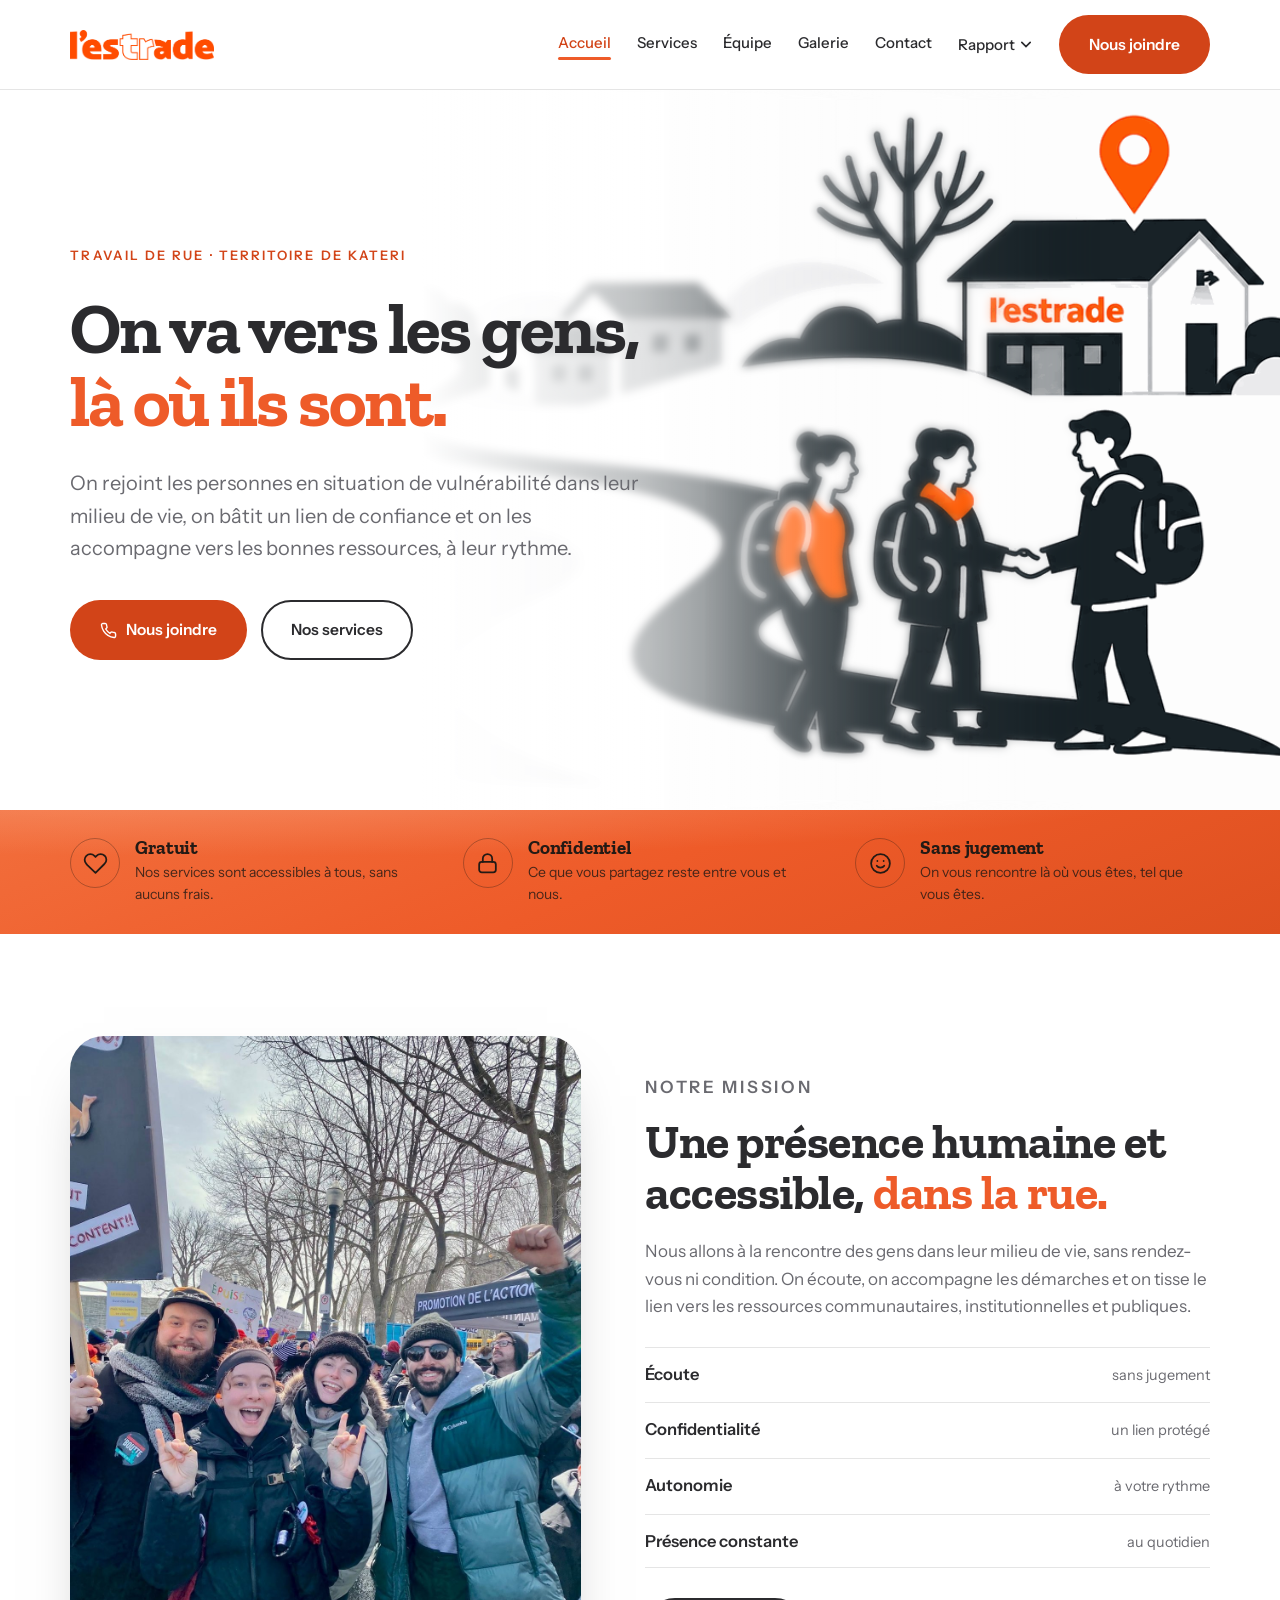
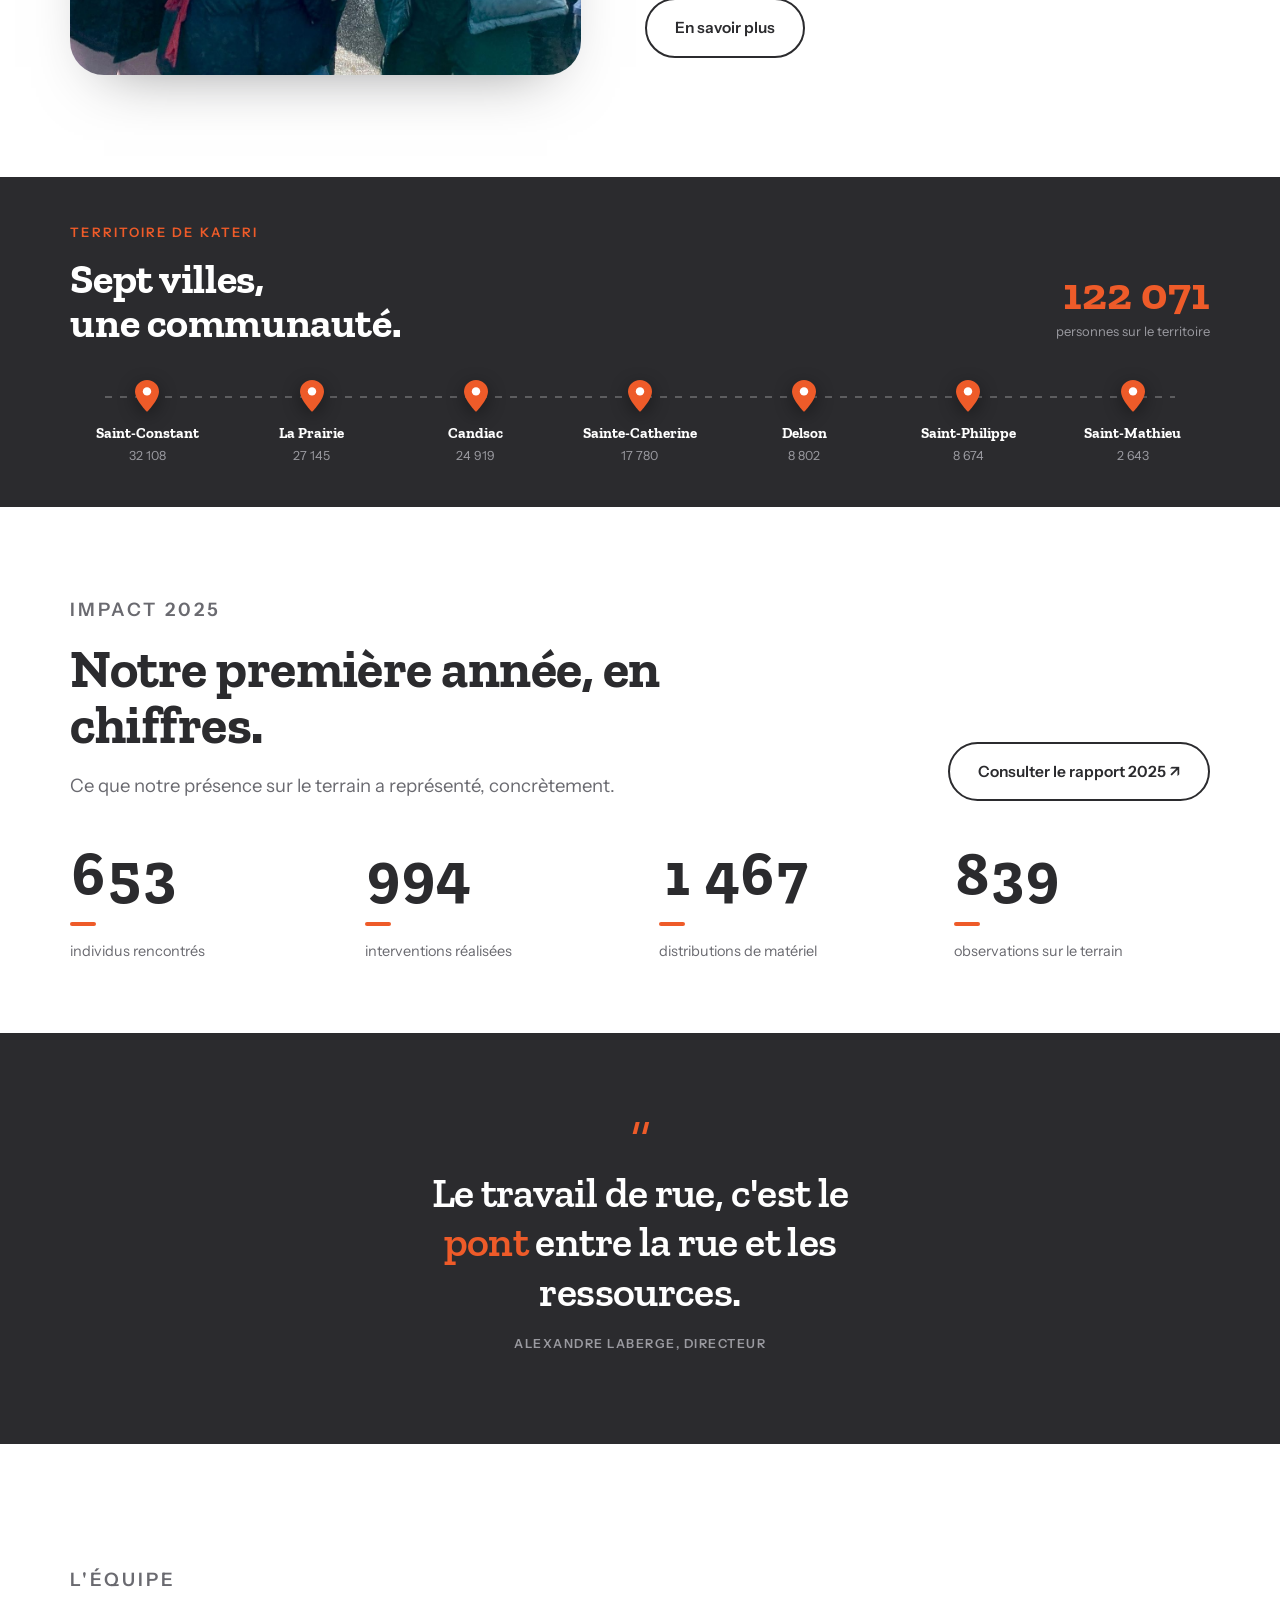
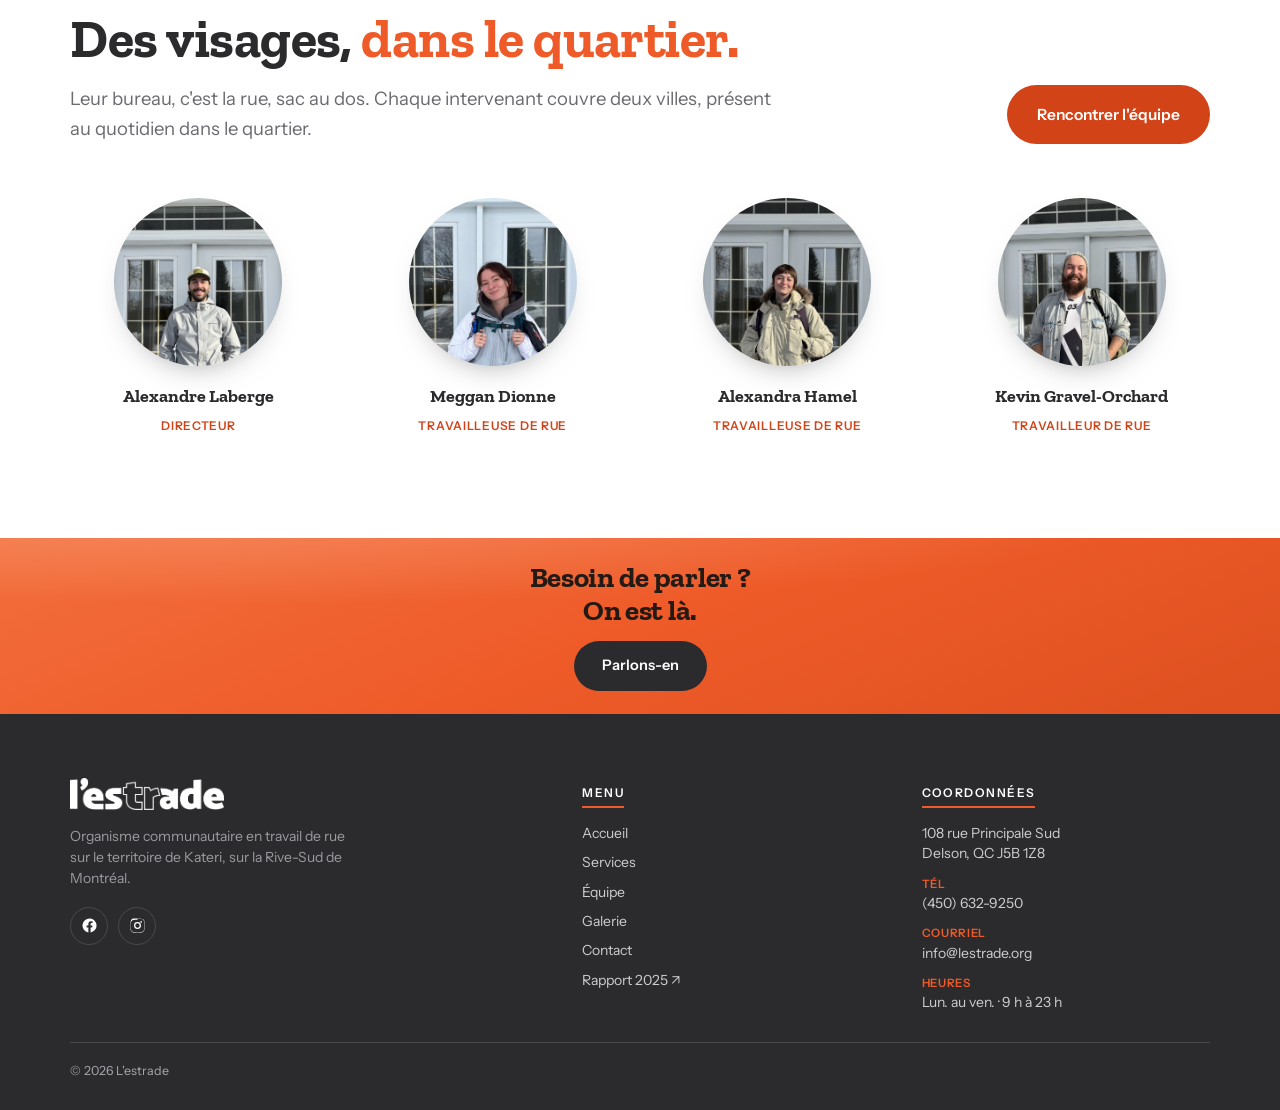
==== index.html @ 806a74e9 "Mise à jour du contenu via l’éditeur" ====
<!DOCTYPE html>
<html lang="fr"><head>
<meta charset="UTF-8">
<meta name="viewport" content="width=device-width, initial-scale=1.0">
<title>L'estrade · Travail de rue · Territoire de Kateri</title>
<meta name="description" content="L'estrade est un organisme communautaire en travail de rue qui rejoint les personnes en situation de vulnérabilité dans les sept villes du territoire de Kateri. Écoute, accompagnement, sans jugement.">
<link rel="icon" type="image/png" href="assets/logo-orange.png">
<meta property="og:type" content="website">
<meta property="og:site_name" content="L'estrade">
<meta property="og:title" content="L'estrade · Travail de rue · Territoire de Kateri">
<meta property="og:description" content="L'estrade est un organisme communautaire en travail de rue qui rejoint les personnes en situation de vulnérabilité dans les sept villes du territoire de Kateri. Écoute, accompagnement, sans jugement.">
<meta property="og:image" content="assets/galerie/equipe-groupe.jpg">
<meta name="twitter:card" content="summary_large_image">
<link rel="preconnect" href="https://fonts.googleapis.com">
<link rel="preconnect" href="https://fonts.gstatic.com" crossorigin="">
<link href="https://fonts.googleapis.com/css2?family=Zilla+Slab:wght@500;600;700&amp;family=Instrument+Sans:wght@400;500;600&amp;display=swap" rel="stylesheet">
<link rel="stylesheet" href="assets/styles.css?v=87">
</head>
<body>
<a class="skip-link" href="#contenu">Aller au contenu</a>

<!-- ============ HEADER ============ -->
<header class="site-head" id="head">
  <nav class="nav">
    <a href="index.html" aria-label="Accueil"><img class="logo" src="assets/logo-orange.png" alt=""></a>
    <ul class="nav-links">
      <li><a href="index.html" class="active">Accueil</a></li>
      <li><a href="services.html">Services</a></li>
      <li><a href="equipe.html">Équipe</a></li>
      <li><a href="galerie.html">Galerie</a></li>
      <li><a href="contact.html">Contact</a></li>
      <li class="nav-drop">
        <button type="button" class="nav-drop-top" onclick="this.parentElement.classList.toggle('open')" aria-haspopup="true" aria-expanded="false">Rapport <svg class="caret" viewBox="0 0 12 8" aria-hidden="true"><path d="M1 1.5l5 5 5-5" fill="none" stroke="currentColor" stroke-width="2" stroke-linecap="round"></path></svg></button>
        <ul class="nav-menu">
          <li><a href="rapport-lestrade-2025.pdf" target="_blank" rel="noopener">Rapport 2025 ↗</a></li>
        </ul>
      </li>
      <li class="nav-cta-mobile"><a class="btn btn-primary" href="contact.html">Nous joindre</a></li>
    </ul>
    <a class="btn btn-primary cta" href="contact.html">Nous joindre</a>
    <button class="burger" aria-label="Menu" onclick="document.getElementById('head').classList.toggle('open')"><span></span><span></span><span></span></button>
  </nav>
</header>

<main id="contenu">
<!-- ============ HERO ============ -->
<section class="hero">
  <img class="hero-bg" src="assets/hero-illustration.png?v=6" alt="Des travailleurs de rue vont à la rencontre des gens, sac au dos, dans les sept villes du territoire de Kateri.">
  <div class="hero-veil" aria-hidden="true"></div>
  <div class="wrap">
    <div class="hero-copy">
      <p class="eyebrow">Travail de rue · Territoire de Kateri</p>
      <h1>On va vers les gens,<br><span class="accent">là où ils sont.</span></h1>
      <p class="lead">On rejoint les personnes en situation de vulnérabilité dans leur milieu de vie, on bâtit un lien de confiance et on les accompagne vers les bonnes ressources, à leur rythme.</p>
      <div class="hero-cta">
        <a class="btn btn-primary" href="contact.html">
          <svg viewBox="0 0 24 24" fill="none" stroke="currentColor" stroke-width="2" stroke-linecap="round"><path d="M22 16.92v3a2 2 0 0 1-2.18 2 19.79 19.79 0 0 1-8.63-3.07 19.5 19.5 0 0 1-6-6 19.79 19.79 0 0 1-3.07-8.67A2 2 0 0 1 4.11 2h3a2 2 0 0 1 2 1.72c.13.96.36 1.9.7 2.81a2 2 0 0 1-.45 2.11L8.09 9.91a16 16 0 0 0 6 6l1.27-1.27a2 2 0 0 1 2.11-.45c.9.34 1.85.57 2.81.7A2 2 0 0 1 22 16.92z"></path></svg>
          Nous joindre
        </a>
        <a class="btn btn-ghost" href="services.html">Nos services</a>
      </div>
    </div>
  </div>
</section>

<!-- ============ BANDE RÉASSURANCE ============ -->
<section class="assure" style="padding:0">
  <div class="assure-grid">
    <div class="assure-item">
      <span class="ic"><svg viewBox="0 0 24 24"><path d="M20.8 4.6a5.5 5.5 0 0 0-7.8 0L12 5.7l-1-1.1a5.5 5.5 0 0 0-7.8 7.8l1 1.1L12 21l7.8-7.8 1-1a5.5 5.5 0 0 0 0-7.8z"></path></svg></span>
      <div><h3>Gratuit</h3><p>Nos services sont accessibles à tous, sans aucuns frais.</p></div>
    </div>
    <div class="assure-item">
      <span class="ic"><svg viewBox="0 0 24 24"><rect x="4" y="10.5" width="16" height="10" rx="2.5"></rect><path d="M7.5 10.5V7.5a4.5 4.5 0 0 1 9 0v3"></path></svg></span>
      <div><h3>Confidentiel</h3><p>Ce que vous partagez reste entre vous et nous.</p></div>
    </div>
    <div class="assure-item">
      <span class="ic"><svg viewBox="0 0 24 24"><circle cx="12" cy="12" r="9"></circle><path d="M8.4 14.2s1.2 1.8 3.6 1.8 3.6-1.8 3.6-1.8"></path><path d="M9 9.6h.01"></path><path d="M15 9.6h.01"></path></svg></span>
      <div><h3>Sans jugement</h3><p>On vous rencontre là où vous êtes, tel que vous êtes.</p></div>
    </div>
  </div>
</section>

<!-- ============ MISSION ============ -->
<section id="mission">
  <div class="wrap mission-grid">
    <div class="mission-media reveal">
      <img src="assets/equipe-manif.jpg" alt="L'équipe de L'estrade en manifestation." style="object-position:50% 42%">
    </div>
    <div class="mission-body reveal">
      <p class="eyebrow">Notre mission</p>
      <h2>Une présence humaine et accessible, <span class="u">dans la rue.</span></h2>
      <p>Nous allons à la rencontre des gens dans leur milieu de vie, sans rendez-vous ni condition. On écoute, on accompagne les démarches et on tisse le lien vers les ressources communautaires, institutionnelles et publiques.</p>
      <ul class="principes">
        <li><span class="t">Écoute</span><span class="d">sans jugement</span></li>
        <li><span class="t">Confidentialité</span><span class="d">un lien protégé</span></li>
        <li><span class="t">Autonomie</span><span class="d">à votre rythme</span></li>
        <li><span class="t">Présence constante</span><span class="d">au quotidien</span></li>
      </ul>
      <a class="btn btn-ghost" href="services.html">En savoir plus</a>
    </div>
  </div>
</section>

<!-- ============ TERRITOIRE ============ -->
<section class="terr-section">
  <div class="wrap reveal">
    <div class="terr-top">
      <div>
        <span class="eyebrow">Territoire de Kateri</span>
        <h2>Sept villes,<br>une communauté.</h2>
      </div>
      <div class="terr-total-num"><b>122 071</b><span>personnes sur le territoire</span></div>
    </div>
    <div class="terr-route">
      <div class="stop"><svg viewBox="0 0 24 32" fill="none"><path d="M12 0C5.4 0 0 5.2 0 11.6 0 20 12 32 12 32s12-12 12-20.4C24 5.2 18.6 0 12 0Z" fill="#EE5B29"></path><circle cx="12" cy="11.4" r="4.2" fill="#fff"></circle></svg><span class="city">Saint-Constant</span><span class="pop">32 108</span></div>
      <div class="stop"><svg viewBox="0 0 24 32" fill="none"><path d="M12 0C5.4 0 0 5.2 0 11.6 0 20 12 32 12 32s12-12 12-20.4C24 5.2 18.6 0 12 0Z" fill="#EE5B29"></path><circle cx="12" cy="11.4" r="4.2" fill="#fff"></circle></svg><span class="city">La Prairie</span><span class="pop">27 145</span></div>
      <div class="stop"><svg viewBox="0 0 24 32" fill="none"><path d="M12 0C5.4 0 0 5.2 0 11.6 0 20 12 32 12 32s12-12 12-20.4C24 5.2 18.6 0 12 0Z" fill="#EE5B29"></path><circle cx="12" cy="11.4" r="4.2" fill="#fff"></circle></svg><span class="city">Candiac</span><span class="pop">24 919</span></div>
      <div class="stop"><svg viewBox="0 0 24 32" fill="none"><path d="M12 0C5.4 0 0 5.2 0 11.6 0 20 12 32 12 32s12-12 12-20.4C24 5.2 18.6 0 12 0Z" fill="#EE5B29"></path><circle cx="12" cy="11.4" r="4.2" fill="#fff"></circle></svg><span class="city">Sainte-Catherine</span><span class="pop">17 780</span></div>
      <div class="stop"><svg viewBox="0 0 24 32" fill="none"><path d="M12 0C5.4 0 0 5.2 0 11.6 0 20 12 32 12 32s12-12 12-20.4C24 5.2 18.6 0 12 0Z" fill="#EE5B29"></path><circle cx="12" cy="11.4" r="4.2" fill="#fff"></circle></svg><span class="city">Delson</span><span class="pop">8 802</span></div>
      <div class="stop"><svg viewBox="0 0 24 32" fill="none"><path d="M12 0C5.4 0 0 5.2 0 11.6 0 20 12 32 12 32s12-12 12-20.4C24 5.2 18.6 0 12 0Z" fill="#EE5B29"></path><circle cx="12" cy="11.4" r="4.2" fill="#fff"></circle></svg><span class="city">Saint-Philippe</span><span class="pop">8 674</span></div>
      <div class="stop"><svg viewBox="0 0 24 32" fill="none"><path d="M12 0C5.4 0 0 5.2 0 11.6 0 20 12 32 12 32s12-12 12-20.4C24 5.2 18.6 0 12 0Z" fill="#EE5B29"></path><circle cx="12" cy="11.4" r="4.2" fill="#fff"></circle></svg><span class="city">Saint-Mathieu</span><span class="pop">2 643</span></div>
    </div>
  </div>
</section>

<!-- ============ IMPACT 2025 ============ -->
<section class="impact" id="impact">
  <div class="wrap">
    <div class="impact-head reveal">
      <div class="sec-head">
        <p class="eyebrow">Impact 2025</p>
        <h2>Notre première année, en chiffres.</h2>
        <p>Ce que notre présence sur le terrain a représenté, concrètement.</p>
      </div>
      <a class="btn btn-ghost" href="rapport-lestrade-2025.pdf" target="_blank" rel="noopener">Consulter le rapport 2025 ↗</a>
    </div>
    <div class="impact-stats reveal">
      <div class="ist"><div class="n" data-count="653">0</div><div class="l">individus rencontrés</div></div>
      <div class="ist"><div class="n" data-count="994">0</div><div class="l">interventions réalisées</div></div>
      <div class="ist"><div class="n" data-count="1467">0</div><div class="l">distributions de matériel</div></div>
      <div class="ist"><div class="n" data-count="839">0</div><div class="l">observations sur le terrain</div></div>
    </div>
  </div>
</section>

<!-- ============ CITATION ============ -->
<section class="quote">
  <div class="wrap reveal">
    <span class="mark">“</span>
    <blockquote>Le travail de rue, c'est le <em>pont</em> entre la rue et les ressources.</blockquote>
    <cite>Alexandre Laberge, directeur</cite>
  </div>
</section>

<!-- ============ ÉQUIPE (teaser) ============ -->
<section id="equipe">
  <div class="wrap">
    <div class="team-head reveal">
      <div class="sec-head">
        <p class="eyebrow">L'équipe</p>
        <h2>Des visages, <span class="u">dans le quartier.</span></h2>
        <p>Leur bureau, c'est la rue, sac au dos. Chaque intervenant couvre deux villes, présent au quotidien dans le quartier.</p>
      </div>
      <a class="btn btn-primary" href="equipe.html">Rencontrer l'équipe</a>
    </div>
    <div class="team-row reveal">
      <div class="team-av"><img src="assets/alexandre.jpg" alt="Alexandre Laberge"><span class="nm">Alexandre Laberge</span><span class="rl">Directeur</span></div>
      <div class="team-av"><img src="assets/meggan.jpg?v=2" alt="Meggan Dionne"><span class="nm">Meggan Dionne</span><span class="rl">Travailleuse de rue</span></div>
      <div class="team-av"><img src="assets/alexandra.jpg" alt="Alexandra Hamel"><span class="nm">Alexandra Hamel</span><span class="rl">Travailleuse de rue</span></div>
      <div class="team-av"><img src="assets/kevin.jpg" alt="Kevin Gravel-Orchard"><span class="nm">Kevin Gravel-Orchard</span><span class="rl">Travailleur de rue</span></div>
    </div>
  </div>
</section>
</main>

<!-- ============ CTA + FOOTER ============ -->
<section class="cta-bar reveal">
  <div class="wrap">
    <h2>Besoin de parler ?<br>On est là.</h2>
    <a class="btn btn-dark" href="contact.html">Parlons-en</a>
  </div>
</section>

<footer class="site-foot">
  <div class="wrap">
    <div class="foot-grid">
      <div class="foot-brand">
        <img src="assets/logo-white.png" alt="L'estrade">
        <p>Organisme communautaire en travail de rue sur le territoire de Kateri, sur la Rive-Sud de Montréal.</p>
        <div class="socials">
          <a href="https://www.facebook.com/trlestrade" target="_blank" rel="noopener" aria-label="Facebook"><svg viewBox="0 0 24 24"><path d="M22 12a10 10 0 1 0-11.6 9.9v-7H7.9V12h2.5V9.8c0-2.5 1.5-3.9 3.7-3.9 1.1 0 2.2.2 2.2.2v2.4h-1.2c-1.2 0-1.6.8-1.6 1.6V12h2.7l-.4 2.9h-2.3v7A10 10 0 0 0 22 12z"></path></svg></a>
          <a href="https://www.instagram.com/trlestrade" target="_blank" rel="noopener" aria-label="Instagram"><svg viewBox="0 0 24 24"><path d="M12 2.2c3.2 0 3.6 0 4.9.1 1.2.1 1.8.3 2.2.4.6.2 1 .5 1.4.9.4.4.7.8.9 1.4.2.4.4 1 .4 2.2.1 1.3.1 1.7.1 4.9s0 3.6-.1 4.9c-.1 1.2-.3 1.8-.4 2.2-.2.6-.5 1-.9 1.4-.4.4-.8.7-1.4.9-.4.2-1 .4-2.2.4-1.3.1-1.7.1-4.9.1s-3.6 0-4.9-.1c-1.2-.1-1.8-.3-2.2-.4-.6-.2-1-.5-1.4-.9-.4-.4-.7-.8-.9-1.4-.2-.4-.4-1-.4-2.2C2.2 15.6 2.2 15.2 2.2 12s0-3.6.1-4.9c.1-1.2.3-1.8.4-2.2.2-.6.5-1 .9-1.4.4-.4.8-.7 1.4-.9.4-.2 1-.4 2.2-.4C8.4 2.2 8.8 2.2 12 2.2zm0 1.8c-3.1 0-3.5 0-4.7.1-1.1.1-1.7.2-2.1.4-.5.2-.9.4-1.3.8-.4.4-.6.8-.8 1.3-.2.4-.3 1-.4 2.1C2.6 8.5 2.6 8.9 2.6 12s0 3.5.1 4.7c.1 1.1.2 1.7.4 2.1.2.5.4.9.8 1.3.4.4.8.6 1.3.8.4.2 1 .3 2.1.4 1.2.1 1.6.1 4.7.1s3.5 0 4.7-.1c1.1-.1 1.7-.2 2.1-.4.5-.2.9-.4 1.3-.8.4-.4.6-.8.8-1.3.2-.4.3-1 .4-2.1.1-1.2.1-1.6.1-4.7s0-3.5-.1-4.7c-.1-1.1-.2-1.7-.4-2.1-.2-.5-.4-.9-.8-1.3-.4-.4-.8-.6-1.3-.8-.4-.2-1-.3-2.1-.4-1.2-.1-1.6-.1-4.7-.1zm0 3.1a4.9 4.9 0 1 1 0 9.8 4.9 4.9 0 0 1 0-9.8zm0 8a3.1 3.1 0 1 0 0-6.2 3.1 3.1 0 0 0 0 6.2zm6.3-8.2a1.1 1.1 0 1 1-2.3 0 1.1 1.1 0 0 1 2.3 0z"></path></svg></a>
        </div>
      </div>
      <div class="foot-col">
        <h4>Menu</h4>
        <ul>
          <li><a href="index.html">Accueil</a></li>
          <li><a href="services.html">Services</a></li>
          <li><a href="equipe.html">Équipe</a></li>
          <li><a href="galerie.html">Galerie</a></li>
          <li><a href="contact.html">Contact</a></li>
          <li><a href="rapport-lestrade-2025.pdf" target="_blank" rel="noopener">Rapport 2025 ↗</a></li>
        </ul>
      </div>
      <div class="foot-col">
        <h4>Coordonnées</h4>
        <ul>
          <li>108 rue Principale Sud<br>Delson, QC J5B 1Z8</li>
          <li><span class="lbl">Tél</span><br><a href="tel:+14506329250">(450) 632-9250</a></li>
          <li><span class="lbl">Courriel</span><br><a href="mailto:info@lestrade.org">info@lestrade.org</a></li>
          <li><span class="lbl">Heures</span><br>Lun. au ven. · 9 h à 23 h</li>
        </ul>
      </div>
    </div>
    <div class="foot-bottom">
      <span>© 2026 L'estrade</span>
    </div>
  </div>
</footer>

<script>
(function(){
  var io=new IntersectionObserver(function(es){es.forEach(function(e){if(e.isIntersecting){e.target.classList.add('in');io.unobserve(e.target)}})},{threshold:.12,rootMargin:'0px 0px -6% 0px'});
  document.querySelectorAll('.reveal').forEach(function(el){io.observe(el)});

  // count-up des chiffres d'impact
  var reduce = window.matchMedia && window.matchMedia('(prefers-reduced-motion: reduce)').matches;
  function fmt(n){return String(Math.round(n)).replace(/\B(?=(\d{3})+(?!\d))/g,' ');}
  var nums=document.querySelectorAll('.ist .n[data-count]');
  nums.forEach(function(el){if(!reduce) el.textContent='0';});
  function runCount(el){
    var target=+el.dataset.count, dur=1500, t0=null;
    function step(ts){if(!t0)t0=ts;var p=Math.min((ts-t0)/dur,1);var e=1-Math.pow(1-p,3);el.textContent=fmt(target*e);if(p<1)requestAnimationFrame(step);else el.textContent=fmt(target);}
    requestAnimationFrame(step);
  }
  var co=new IntersectionObserver(function(es){es.forEach(function(e){if(e.isIntersecting){if(!reduce)runCount(e.target);co.unobserve(e.target);}})},{threshold:.5});
  nums.forEach(function(el){co.observe(el)});
  document.querySelectorAll('#head .nav-links a').forEach(function(a){a.addEventListener('click',function(){document.getElementById('head').classList.remove('open')})});
})();
</script>



</body></html>
---- assets/styles.css ----
/* ===========================================================
   L'estrade — système de design partagé
   Blanc · Orange #EE5B29 · Graphite #2B2B2E
   Zilla Slab (titres) + Instrument Sans (texte)
   =========================================================== */
:root{
  --white:#FFFFFF;
  --paper:#F6F6F7;
  --ink:#2B2B2E;
  --ink-2:#38383C;
  --ink-soft:#6A6A70;
  --ink-warm:#231A15;
  --orange:#EE5B29;
  --orange-deep:#D24418;
  --orange-tint:#FCE7DC;
  --orange-grad:radial-gradient(130% 90% at 18% -12%, rgba(255,193,165,.32), rgba(255,193,165,0) 55%), linear-gradient(158deg, #F26E3C 0%, #EE5B29 50%, #DE5020 100%);
  --line:rgba(43,43,46,.12);
  --line-d:rgba(255,255,255,.14);
  --mx:clamp(20px,5.5vw,110px);
  --r:20px;
  --r-lg:34px;
  --disp:"Zilla Slab",Georgia,serif;
  --body:"Instrument Sans",system-ui,sans-serif;
  --shadow:0 26px 60px -34px rgba(43,43,46,.55);
}
*{box-sizing:border-box;margin:0;padding:0}
html{scroll-behavior:smooth}
body{background:var(--white);color:var(--ink);font-family:var(--body);font-size:17px;line-height:1.62;-webkit-font-smoothing:antialiased;overflow-x:hidden}
img{max-width:100%;display:block}
a{color:inherit;text-decoration:none}
h1,h2,h3,h4{font-family:var(--disp);font-weight:700;line-height:1.03;letter-spacing:-.01em}
strong{font-weight:600}

.eyebrow{font-family:var(--body);font-size:13px;font-weight:600;letter-spacing:.16em;text-transform:uppercase;color:var(--orange-deep)}
.wrap{max-width:1280px;margin:0 auto}

/* ---------- boutons ---------- */
.btn{display:inline-flex;align-items:center;gap:9px;padding:15px 28px;border-radius:100px;font-family:var(--body);font-weight:600;font-size:15.5px;cursor:pointer;border:2px solid transparent;transition:transform .2s,background .2s,color .2s,border-color .2s;white-space:nowrap}
.btn svg{width:17px;height:17px}
.btn-primary{background:var(--orange-deep);color:#fff}
.btn-primary:hover{background:var(--orange-deep);transform:translateY(-2px)}
.btn-dark{background:var(--ink);color:#fff}
.btn-dark:hover{background:var(--orange);transform:translateY(-2px)}
.btn-ghost{border-color:currentColor;color:var(--ink)}
.btn-ghost:hover{background:var(--ink);color:#fff;border-color:var(--ink)}

/* ---------- header ---------- */
.skip-link{position:absolute;left:12px;top:-60px;z-index:200;background:var(--ink);color:#fff;padding:10px 18px;border-radius:10px;font-size:14px;font-weight:600;transition:top .2s}
.skip-link:focus{top:12px;outline:2px solid var(--orange);outline-offset:2px}
.site-head{position:sticky;top:0;z-index:60;background:rgba(255,255,255,.85);backdrop-filter:blur(12px);border-bottom:1px solid var(--line)}
.nav{display:flex;align-items:center;gap:28px;padding:15px var(--mx)}
.nav .logo{height:30px;width:auto}
.nav-links{display:flex;gap:26px;list-style:none;margin-left:auto}
.nav-links a{font-size:15px;font-weight:500;color:var(--ink);padding:6px 0;position:relative;transition:color .2s}
.nav-links a:hover{color:var(--orange-deep)}
.nav-links a.active{color:var(--orange-deep)}
.nav-links a::after,.nav-drop-top::after{content:"";position:absolute;left:0;right:0;bottom:-2px;height:3px;background:var(--orange);border-radius:2px;transform:scaleX(0);transform-origin:left;transition:transform .22s}
.nav-links a:hover::after,.nav-drop:hover .nav-drop-top::after,.nav-drop:focus-within .nav-drop-top::after,.nav-links a.active::after{transform:scaleX(1)}
.nav .cta{display:inline-flex}
.nav-cta-mobile{display:none}
.nav-cta-mobile a::after{display:none}
.nav-drop{position:relative}
.nav-drop-top{position:relative;display:inline-flex;align-items:center;gap:6px;font-family:inherit;font-size:15px;font-weight:500;color:var(--ink);cursor:pointer;padding:6px 0;background:none;border:0;transition:color .2s;user-select:none}
.nav-drop-top:hover{color:var(--orange-deep)}
.nav-drop-top .caret{width:10px;height:7px;transition:transform .25s}
.nav-drop:hover .nav-drop-top .caret,.nav-drop.open .nav-drop-top .caret{transform:rotate(180deg)}
.nav-menu{position:absolute;top:100%;right:0;min-width:180px;background:#fff;border:1px solid var(--line);border-radius:14px;box-shadow:var(--shadow);padding:8px;list-style:none;margin-top:10px;opacity:0;visibility:hidden;transform:translateY(-6px);transition:opacity .2s,transform .2s,visibility .2s}
.nav-menu::before{content:"";position:absolute;top:-12px;left:0;right:0;height:12px}
.nav-drop:hover .nav-menu,.nav-drop:focus-within .nav-menu,.nav-drop.open .nav-menu{opacity:1;visibility:visible;transform:translateY(0)}
.nav-menu a{display:block;padding:9px 12px;border-radius:9px;font-size:14.5px;color:var(--ink);white-space:nowrap;padding-block:9px}
.nav-menu a:hover{background:var(--paper);color:var(--orange-deep)}
.burger{display:none;margin-left:auto;background:none;border:0;cursor:pointer;flex-direction:column;gap:5px;padding:6px}
.burger span{width:24px;height:2.5px;background:var(--ink);border-radius:2px;transition:.25s}

/* ---------- HERO (full, illustration + voile glass horizontal) ---------- */
.hero{position:relative;overflow:hidden;padding-inline:var(--mx);min-height:min(86vh,720px);display:flex;align-items:center}
.hero-bg{position:absolute;inset:0;width:100%;height:100%;object-fit:cover;object-position:68% 46%;z-index:0;pointer-events:none;user-select:none}
.hero-veil{position:absolute;inset:0;z-index:1;pointer-events:none;
  background:linear-gradient(90deg,#fff 0%,#fff 33%,rgba(255,255,255,.72) 50%,rgba(255,255,255,.22) 68%,rgba(255,255,255,0) 87%);
  -webkit-mask-image:linear-gradient(90deg,#000 0%,#000 55%,transparent 86%);
  mask-image:linear-gradient(90deg,#000 0%,#000 55%,transparent 86%);
  -webkit-backdrop-filter:blur(4px) saturate(1.04);backdrop-filter:blur(4px) saturate(1.04)}
.hero .wrap{position:relative;z-index:2;width:100%}
.hero-copy{max-width:min(64%,820px)}
.hero .eyebrow{display:inline-block;margin-bottom:26px}
.hero h1{font-size:clamp(34px,5.6vw,78px);color:var(--ink);letter-spacing:-.028em;line-height:1.03}
.hero h1 .accent{color:var(--orange)}
.hero p.lead{color:var(--ink-soft);font-size:clamp(17px,1.7vw,20px);max-width:44ch;margin-top:28px}
.hero-cta{display:flex;flex-wrap:wrap;gap:14px;margin-top:36px}
.hero .btn-ghost{background:rgba(255,255,255,.65);-webkit-backdrop-filter:blur(8px);backdrop-filter:blur(8px)}
.hero .btn-ghost:hover{background:var(--ink);color:#fff}

/* ---------- bande réassurance (orange) ---------- */
.assure{background:var(--orange-grad);color:var(--ink-warm)}
.assure-grid{display:grid;grid-template-columns:repeat(3,1fr);gap:clamp(20px,3vw,44px);padding:clamp(18px,2.4vw,28px) var(--mx)}
.assure-item{display:flex;gap:15px;align-items:flex-start}
.assure-item .ic{flex:none;width:50px;height:50px;border:1.7px solid rgba(35,26,21,.32);border-radius:50%;display:grid;place-items:center}
.assure-item .ic svg{width:25px;height:25px;fill:none;stroke:var(--ink-warm);stroke-width:1.7;stroke-linecap:round;stroke-linejoin:round}
.assure-item h3{font-size:19px;color:var(--ink-warm)}
.assure-item p{font-size:14px;color:rgba(35,26,21,.82);margin-top:3px;max-width:34ch}

/* ---------- sections génériques ---------- */
section{padding:clamp(60px,8vw,116px) var(--mx)}
.sec-head{max-width:720px}
.sec-head .eyebrow{display:inline-block;margin-bottom:16px}
.sec-head h2{font-size:clamp(30px,4.6vw,54px)}
.u{color:var(--orange)}
.sec-head p{color:var(--ink-soft);font-size:clamp(16px,1.5vw,18.5px);margin-top:18px}

/* ---------- mission (anneau + photos) ---------- */
.mission-grid{display:grid;grid-template-columns:.95fr 1.05fr;gap:clamp(34px,5vw,76px);align-items:center}
.mission-media{position:relative}
.mission-media img{display:block;width:100%;border-radius:var(--r-lg);box-shadow:var(--shadow);aspect-ratio:4/5;object-fit:cover;object-position:50% 32%}
.mission-body .eyebrow{display:inline-block;margin-bottom:16px}
.mission-body h2{font-size:clamp(28px,4vw,48px);line-height:1.05}
.mission-body p{color:var(--ink-soft);margin-top:20px;font-size:17px}
.principes{list-style:none;margin-top:26px;display:grid;gap:2px}
.principes li{display:flex;align-items:baseline;gap:14px;padding:13px 0;border-top:1px solid var(--line)}
.principes li:last-child{border-bottom:1px solid var(--line)}
.principes .t{font-weight:600;font-size:16.5px}
.principes .d{color:var(--ink-soft);font-size:14.5px;margin-left:auto;text-align:right}
.mission-body .btn{margin-top:30px}

/* ---------- territoire strip ---------- */
.terr-section{background:var(--ink);color:#fff;padding:clamp(28px,3.2vw,44px) var(--mx)}
.terr-compact{padding-block:clamp(22px,2.4vw,32px)}
.terr-compact .terr-top{margin-bottom:clamp(14px,1.8vw,22px)}
.terr-compact .terr-top h2{font-size:clamp(23px,2.9vw,34px)}
.terr-compact .terr-lead{margin-top:10px}
.terr-compact .stop .city{margin-top:10px}
.terr-top{display:flex;justify-content:space-between;align-items:flex-end;gap:20px;flex-wrap:wrap;margin-bottom:clamp(24px,2.8vw,36px)}
.terr-top .eyebrow{color:var(--orange);display:inline-block;margin-bottom:14px}
.terr-top h2{font-size:clamp(26px,3.4vw,42px);color:#fff;line-height:1.04}
.terr-lead{color:#B9B9BF;font-size:14.5px;max-width:44ch;margin-top:14px;line-height:1.55}
.terr-total-num{text-align:right}
.terr-total-num b{display:block;font-family:var(--disp);font-weight:800;font-size:clamp(30px,4vw,46px);color:var(--orange);line-height:1}
.terr-total-num span{font-size:13px;color:#9A9AA0}
.terr-route{position:relative;display:flex;justify-content:space-between;gap:10px}
.terr-route::before{content:"";position:absolute;left:3%;right:3%;top:16px;height:2px;background:repeating-linear-gradient(90deg,rgba(255,255,255,.24) 0 7px,transparent 7px 15px)}
.stop{position:relative;display:flex;flex-direction:column;align-items:center;text-align:center;flex:1 1 0;min-width:0;cursor:default}
.stop svg{width:24px;height:32px;display:block;filter:drop-shadow(0 5px 9px rgba(0,0,0,.4));transform-origin:50% 100%;transition:transform .22s cubic-bezier(.2,.7,.3,1),filter .22s}
.stop:hover svg{transform:translateY(-6px) scale(1.22);filter:drop-shadow(0 12px 16px rgba(0,0,0,.5))}
.stop .city{font-family:var(--disp);font-weight:700;font-size:15px;color:#fff;margin-top:13px;line-height:1.1;transition:transform .2s cubic-bezier(.2,.7,.3,1)}
.stop:hover .city{color:#fff;transform:scale(1.08)}
.stop .pop{font-family:var(--body);font-size:12.5px;color:#9A9AA0;margin-top:4px;transition:color .2s}
.stop:hover .pop{color:#CDCDD0}

/* ---------- impact (cartes-stat) ---------- */
.impact{background:#fff;padding-block:clamp(42px,5.5vw,74px)}
.impact-head{display:flex;justify-content:space-between;align-items:flex-end;gap:24px;flex-wrap:wrap}
.impact-head .sec-head{margin-bottom:0}
.impact-head .btn{flex:none}
.impact-stats{display:grid;grid-template-columns:repeat(4,1fr);gap:clamp(20px,3vw,44px);margin-top:clamp(28px,3.4vw,44px)}
.ist .n{font-family:var(--disp);font-weight:800;font-size:clamp(44px,4.8vw,68px);line-height:1;letter-spacing:-.03em;color:var(--ink);font-variant-numeric:tabular-nums}
.ist .n::after{content:"";display:block;width:26px;height:4px;background:var(--orange);border-radius:2px;margin-top:16px}
.ist .l{margin-top:14px;font-size:14.5px;color:var(--ink-soft)}
/* barre âges */

/* ---------- bande citation (graphite) ---------- */
.quote{background:var(--ink);color:#fff;text-align:center;padding-block:clamp(58px,7vw,104px)}
.quote .mark{font-family:var(--disp);color:var(--orange);font-size:58px;line-height:.6;display:block;margin-bottom:10px}
.quote blockquote{font-family:var(--disp);font-weight:600;font-size:clamp(25px,3.6vw,42px);line-height:1.18;max-width:20ch;margin:0 auto;letter-spacing:-.015em}
.quote blockquote em{font-style:normal;color:var(--orange)}
.quote cite{display:block;font-family:var(--body);font-style:normal;font-size:12.5px;font-weight:600;letter-spacing:.12em;text-transform:uppercase;color:#9A9AA0;margin-top:18px}

/* ---------- équipe teaser ---------- */
.team-grid{display:grid;grid-template-columns:repeat(4,1fr);gap:18px;margin-top:clamp(34px,4vw,52px)}
/* teaser équipe (accueil) — comme la section Impact */
.team-head{display:flex;justify-content:space-between;align-items:flex-end;gap:24px;flex-wrap:wrap}
.team-head .sec-head{margin-bottom:0}
.team-head .btn{flex:none}
.team-row{display:grid;grid-template-columns:repeat(4,1fr);gap:clamp(20px,3vw,40px);margin-top:clamp(36px,4.5vw,54px)}
.team-av{display:flex;flex-direction:column;align-items:center;text-align:center}
.team-av img{width:100%;max-width:168px;aspect-ratio:1/1;border-radius:50%;object-fit:cover;object-position:50% 16%;box-shadow:0 14px 30px -18px rgba(43,43,46,.5);transition:transform .25s}
.team-av:hover img{transform:translateY(-6px)}
.team-av .nm{font-family:var(--disp);font-weight:700;font-size:18px;margin-top:16px}
.team-av .rl{font-family:var(--body);font-size:12px;font-weight:600;letter-spacing:.06em;text-transform:uppercase;color:var(--orange-deep);margin-top:5px}

/* ---------- CTA sur footer ---------- */
.cta-bar{background:var(--orange-grad);color:var(--ink-warm);padding:clamp(14px,1.8vw,24px) var(--mx)}
.cta-bar .wrap{display:flex;flex-direction:column;align-items:center;text-align:center;gap:clamp(10px,1.2vw,15px)}
.cta-bar h2{font-size:clamp(21px,2.4vw,29px);max-width:22ch;color:var(--ink-warm);line-height:1.12}
.cta-bar .btn{padding:11px 26px;font-size:14.5px}
.cta-bar .btn-dark{background:var(--ink);color:#fff}
.cta-bar .btn-dark:hover{background:#fff;color:var(--ink)}

/* ---------- footer ---------- */
.site-foot{background:var(--ink);color:#CDCDD0;padding:clamp(44px,5.5vw,64px) var(--mx) 28px}
.foot-grid{display:grid;grid-template-columns:1.6fr 1fr 1fr;gap:clamp(26px,4vw,54px);padding-bottom:30px;border-bottom:1px solid var(--line-d)}
.foot-brand img{height:32px;margin-bottom:16px}
.foot-brand p{font-size:14px;max-width:32ch;color:#9A9AA0;line-height:1.5}
.foot-brand .socials{display:flex;gap:10px;margin-top:18px}
.foot-brand .socials a{width:38px;height:38px;border:1px solid var(--line-d);border-radius:50%;display:grid;place-items:center;transition:.2s}
.foot-brand .socials a:hover{border-color:var(--orange);background:var(--orange)}
.foot-brand .socials svg{width:17px;height:17px;fill:#fff}
.foot-col h4{font-family:var(--body);font-size:12px;font-weight:600;letter-spacing:.12em;text-transform:uppercase;color:#fff;padding-bottom:7px;border-bottom:2px solid var(--orange);display:inline-block;margin-bottom:15px}
.foot-col ul{list-style:none;display:grid;gap:9px}
.foot-col a,.foot-col li{font-size:14px;color:#CDCDD0;transition:color .2s;line-height:1.45}
.foot-col a:hover{color:var(--orange)}
.foot-col .lbl{color:var(--orange);font-weight:600;font-size:11.5px;letter-spacing:.06em;text-transform:uppercase}
.foot-bottom{display:flex;flex-wrap:wrap;justify-content:space-between;gap:12px;padding-top:18px;font-size:12.5px;color:#A6A6AC}

/* ---------- reveal ---------- */
.reveal{opacity:0;transform:translateY(26px);transition:opacity .7s cubic-bezier(.2,.6,.2,1),transform .7s cubic-bezier(.2,.6,.2,1)}
.reveal.in{opacity:1;transform:none}

/* ---------- responsive ---------- */
@media(max-width:960px){
  .hero-grid,.mission-grid{grid-template-columns:1fr}
  .mission-media{max-width:460px;margin-inline:auto}
  .assure-grid{grid-template-columns:1fr}
  .impact-stats{grid-template-columns:repeat(2,1fr);row-gap:34px}
  .team-grid{grid-template-columns:1fr 1fr}
  .team-row{grid-template-columns:1fr 1fr}
  .team-head{align-items:flex-start}
  .foot-grid{grid-template-columns:1fr 1fr}
  .nav-links,.nav .cta{display:none}
  .burger{display:flex}
  .site-head.open .nav-links{display:flex;position:absolute;top:100%;left:0;right:0;flex-direction:column;background:#fff;padding:20px var(--mx);gap:16px;border-bottom:1px solid var(--line);margin:0}
  .site-head.open .nav-cta-mobile{display:block;margin-top:6px}
  .site-head.open .nav-cta-mobile a{display:inline-flex}
  .site-head.open .nav-links a.active::after{display:none}
  .site-head.open .nav-menu{position:static;opacity:1;visibility:visible;transform:none;box-shadow:none;border:0;padding:0;margin-top:10px;min-width:0}
  .site-head.open .nav-menu::before{display:none}
  .site-head.open .nav-menu a{padding:0 0 0 16px}
  .site-head.open .nav-menu a:hover{background:none}
}
@media(max-width:640px){
  .hero{min-height:auto;display:block;padding-top:clamp(24px,6vw,40px)}
  .hero-bg{position:static;width:114%;height:auto;object-fit:contain;margin-left:-7%;margin-bottom:22px}
  .hero-veil{display:none}
  .hero-copy{max-width:none}
  .terr-route{flex-wrap:wrap;justify-content:flex-start;gap:24px 0}
  .terr-route::before{display:none}
  .stop{flex:0 0 33.333%}
}
@media(max-width:560px){
  body{font-size:16px}
  .team-grid{grid-template-columns:1fr}
  .foot-grid{grid-template-columns:1fr}
}
@media(prefers-reduced-motion:reduce){
  *{scroll-behavior:auto}
  .reveal{opacity:1;transform:none;transition:none}
  .flip-inner{transition:none}
}

/* ===========================================================
   PAGES INTÉRIEURES (Services, etc.)
   =========================================================== */
.page-hero{padding:clamp(38px,5.5vw,74px) var(--mx) clamp(28px,4vw,50px)}
.page-hero .wrap{display:grid;grid-template-columns:1.05fr .95fr;gap:clamp(30px,5vw,64px);align-items:center}
.page-hero .eyebrow{display:inline-block;margin-bottom:22px}
.page-hero h1{font-size:clamp(36px,5vw,62px);line-height:1.03;letter-spacing:-.025em}
.page-hero .lead{color:var(--ink-soft);font-size:clamp(17px,1.7vw,20px);max-width:46ch;margin-top:22px}
.page-hero .hero-cta{display:flex;flex-wrap:wrap;gap:14px;margin-top:30px}
.page-hero .ph-photo img{width:100%;aspect-ratio:1/1;object-fit:cover;object-position:50% 30%;border-radius:var(--r-lg);box-shadow:var(--shadow)}

/* champs d'action */
#champs{background:var(--paper);padding-block:clamp(46px,6vw,82px)}
.svc-grid{display:grid;grid-template-columns:repeat(4,1fr);gap:0;margin-top:clamp(34px,4vw,52px)}
.svc{padding:2px clamp(20px,2.2vw,34px);border-left:1px solid rgba(43,43,46,.13)}
.svc:first-child{border-left:0;padding-left:0}
.svc:last-child{padding-right:0}
.svc-mark{width:30px;height:3px;background:var(--orange);border-radius:2px;transition:width .28s cubic-bezier(.2,.7,.3,1)}
.svc:hover .svc-mark{width:50px}
.svc h3{font-size:clamp(18px,1.5vw,21px);margin-top:16px;line-height:1.2;transition:color .2s}
.svc:hover h3{color:var(--orange-deep)}
.svc p{color:var(--ink-soft);font-size:14.5px;line-height:1.5;margin-top:12px}

/* approche */
.approche{background:#fff;padding-block:clamp(48px,6vw,84px)}
.approche-grid{display:grid;grid-template-columns:1.5fr .72fr;gap:clamp(32px,4vw,60px);align-items:center}
.approche-body{display:flex;flex-direction:column;justify-content:center}
.approche .principes{max-width:none;margin-top:clamp(22px,2.6vw,32px)}
.approche .principes li{padding:11px 0}
.approche-photo{height:clamp(360px,40vw,440px);border-radius:var(--r-lg);overflow:hidden;box-shadow:var(--shadow)}
.approche-photo img{width:100%;height:100%;object-fit:cover;object-position:50% 35%;display:block}

/* partenaires */
#partenaires{padding-block:clamp(46px,6vw,82px)}
#partenaires h2{font-size:clamp(26px,3.2vw,38px)}
.partners-cols{display:grid;grid-template-columns:repeat(3,1fr);gap:clamp(30px,4vw,64px);margin-top:clamp(40px,5vw,66px)}
.pcol h3{font-family:var(--body);font-size:13px;font-weight:700;letter-spacing:.12em;text-transform:uppercase;color:var(--ink);margin-bottom:18px}
.pcol h3.mt{margin-top:36px}
.pcol ul{list-style:none;display:grid;gap:13px}
.pcol li{font-size:15px;color:var(--ink);line-height:1.4}

/* cartes équipe — flip au survol / focus */
.flipcard{perspective:1400px;cursor:pointer;outline:none}
.flip-inner{position:relative;aspect-ratio:4/5;transition:transform .6s cubic-bezier(.2,.7,.3,1);transform-style:preserve-3d}
.flipcard:hover .flip-inner,.flipcard:focus-visible .flip-inner,.flipcard.flipped .flip-inner{transform:rotateY(180deg)}
.flip-front,.flip-back{position:absolute;inset:0;backface-visibility:hidden;-webkit-backface-visibility:hidden;border-radius:var(--r);overflow:hidden;border:1px solid var(--line)}
.flip-front{background:#fff}
.flip-front img{width:100%;height:100%;object-fit:cover;object-position:50% 16%}
.flip-front .cap{position:absolute;left:0;right:0;bottom:0;padding:16px 18px 18px;background:linear-gradient(transparent,rgba(20,15,12,.72))}
.flip-front .cap h3{color:#fff;font-size:19px}
.flip-front .cap .role{font-family:var(--body);font-size:11.5px;font-weight:600;letter-spacing:.06em;text-transform:uppercase;color:rgba(255,255,255,.9);margin-top:5px}
.flip-back{transform:rotateY(180deg);background:var(--orange-grad);color:var(--ink-warm);display:flex;flex-direction:column;justify-content:center;padding:clamp(20px,2.2vw,30px)}
.flip-back h3{font-size:21px;color:var(--ink-warm)}
.flip-back .role{font-family:var(--body);font-size:11.5px;font-weight:600;letter-spacing:.06em;text-transform:uppercase;color:var(--ink-warm);opacity:.7;margin-top:5px}
.flip-back p{margin-top:14px;font-size:14.5px;line-height:1.5;color:var(--ink-warm)}

/* cartes horizontales — sur le terrain */
.terrain-list{display:grid;gap:20px;margin-top:clamp(34px,4vw,50px)}
.thcard{display:grid;grid-template-columns:1.3fr .9fr;background:#fff;border:1px solid var(--line);border-radius:var(--r-lg);overflow:hidden;transition:transform .25s,box-shadow .25s}
.thcard:hover{transform:translateY(-4px);box-shadow:var(--shadow)}
.thbody{padding:clamp(26px,3vw,44px);display:flex;flex-direction:column;justify-content:center}
.thcard .thcat{font-family:var(--body);font-size:12px;font-weight:600;letter-spacing:.1em;text-transform:uppercase;color:var(--orange-deep)}
.thcard h3{font-size:clamp(22px,2.4vw,30px);margin-top:10px;letter-spacing:-.01em}
.thcard p{color:var(--ink-soft);font-size:15.5px;margin-top:12px;max-width:52ch}
.thmeta{display:flex;gap:20px;margin-top:20px;font-size:13.5px;color:var(--ink-soft)}
.thmeta span{display:inline-flex;align-items:center;gap:7px}
.thmedia{position:relative;min-height:230px}
.thmedia img{position:absolute;inset:0;width:100%;height:100%;object-fit:cover}
.thlabel{position:absolute;top:0;right:0;bottom:0;width:46px;background:var(--orange);color:#fff;display:grid;place-items:center;writing-mode:vertical-rl;transform:rotate(180deg);font-family:var(--body);font-size:12px;font-weight:700;letter-spacing:.16em;text-transform:uppercase}

/* réseaux sociaux */
.social{background:var(--paper);padding-block:clamp(42px,5vw,68px)}
.social-block{max-width:600px;margin-inline:auto;text-align:center}
.social-block .eyebrow{display:inline-flex;justify-content:center}
.social-block h2{margin-top:8px}
.social-block p{color:var(--ink-soft);margin-top:14px;font-size:clamp(16px,1.6vw,18px)}
.social-block .soc-actions{display:flex;justify-content:center;gap:14px;margin-top:28px;flex-wrap:wrap}

/* conseil d'administration */
#ca{padding-block:clamp(46px,6vw,82px)}
#ca h2{font-size:clamp(26px,3.2vw,38px)}
.ca-grid{display:grid;grid-template-columns:repeat(5,1fr);gap:clamp(20px,2.4vw,32px) clamp(16px,1.8vw,28px);margin-top:clamp(38px,5vw,60px)}
.ca-item{padding:0}
.ca-item .pn{font-family:var(--disp);font-weight:700;font-size:16px;line-height:1.2}
.ca-item .pr{font-family:var(--body);font-size:11.5px;font-weight:600;letter-spacing:.12em;text-transform:uppercase;color:var(--orange-deep);margin-top:6px}

/* ---------- équipe : rythme des fonds ---------- */
.team-band{background:var(--paper)}
.page-hero .ph-wide img{aspect-ratio:3/2;object-position:50% 62%}
#moments{padding-top:clamp(40px,5vw,76px)}
#terrain{background:var(--ink);padding-block:clamp(40px,5vw,66px)}
#terrain .mission-media img{aspect-ratio:5/4;object-position:50% 30%}
#terrain .mission-body p{font-size:16px;margin-top:16px}
#terrain .eyebrow{color:var(--orange)}
#terrain .mission-body h2{color:#fff}
#terrain .mission-body p{color:#CDCDD0}
#terrain .btn-ghost{color:#fff;border-color:rgba(255,255,255,.34)}
#terrain .btn-ghost:hover{background:#fff;color:var(--ink);border-color:#fff}

/* contact */
#joindre{padding-top:clamp(44px,6vw,80px)}
.contact-grid{display:grid;grid-template-columns:1.5fr .82fr;gap:clamp(30px,4vw,60px);align-items:start;margin-top:0}
.ct-form-col .eyebrow{display:inline-block;margin-bottom:16px}
.ct-title{font-size:clamp(30px,4vw,48px);line-height:1.04;letter-spacing:-.02em;margin-bottom:16px}
.ct-form-col .lead{color:var(--ink-soft);font-size:clamp(16px,1.6vw,18px);max-width:48ch;margin-bottom:clamp(28px,3.5vw,40px)}
.ff-row{display:grid;grid-template-columns:1fr 1fr;gap:16px}
.contact-card{background:var(--ink);color:#fff;border-radius:var(--r-lg);padding:clamp(28px,3.4vw,42px);display:flex;flex-direction:column;gap:clamp(22px,2.6vw,30px);align-self:start;box-shadow:0 26px 60px -34px rgba(43,43,46,.55)}
.cc-block h2{font-family:var(--body);font-size:11px;font-weight:600;letter-spacing:.16em;text-transform:uppercase;color:var(--orange);margin-bottom:9px}
.cc-block p{font-size:15.5px;line-height:1.55;color:#D3D3D6}
.cc-block p+p{margin-top:5px}
.cc-block p a{color:#fff;text-decoration:underline;text-decoration-color:rgba(255,255,255,.24);text-underline-offset:3px;transition:text-decoration-color .2s}
.cc-block p a:hover{text-decoration-color:var(--orange)}
.cc-social{display:flex;gap:11px;margin-top:3px}
.cc-social a{width:40px;height:40px;border:1px solid rgba(255,255,255,.22);border-radius:50%;display:grid;place-items:center;transition:.2s}
.cc-social a:hover{background:var(--orange);border-color:var(--orange);transform:translateY(-2px)}
.cc-social svg{width:16px;height:16px;fill:#fff}
.contact-form .field{margin-bottom:16px}
.contact-form label{display:block;font-size:13.5px;font-weight:600;margin-bottom:7px}
.contact-form input,.contact-form textarea{width:100%;padding:13px 16px;border:1.5px solid var(--line);border-radius:14px;font-family:var(--body);font-size:15.5px;color:var(--ink);background:#fff;transition:border-color .2s}
.contact-form input:focus,.contact-form textarea:focus{outline:none;border-color:var(--orange)}
.contact-form textarea{min-height:150px;resize:vertical}
.contact-form .btn{margin-top:6px}
.map-embed{margin-top:clamp(36px,4.5vw,60px);border-radius:var(--r-lg);overflow:hidden;border:1px solid var(--line);box-shadow:var(--shadow)}
.map-embed iframe{display:block;width:100%;height:clamp(240px,28vw,320px);border:0}
@media(max-width:820px){.contact-grid{grid-template-columns:1fr}.ff-row{grid-template-columns:1fr 1fr}}
@media(max-width:520px){.ff-row{grid-template-columns:1fr}}

@media(max-width:900px){
  .page-hero .wrap{grid-template-columns:1fr}
  .page-hero .ph-photo{max-width:420px;order:-1;margin-inline:auto}
  .svc-grid{grid-template-columns:1fr 1fr}
  .svc{border-left:0;border-top:1px solid rgba(43,43,46,.13);padding:clamp(18px,3.5vw,24px) 0}
  .svc:first-child{border-top:0}
  .ca-grid{grid-template-columns:repeat(3,1fr)}
  .approche-grid{grid-template-columns:1fr}
  .approche-photo{min-height:0;height:auto;aspect-ratio:16/10;order:-1}
  .thcard{grid-template-columns:1fr}
  .thmedia{order:-1;min-height:210px}
}
@media(max-width:600px){
  .principes li{flex-direction:column;align-items:flex-start;gap:3px}
  .principes .d{margin-left:0;text-align:left}
  .partners-cols{grid-template-columns:1fr}
  .ca-grid{grid-template-columns:1fr 1fr}
  .svc-grid{grid-template-columns:1fr}
}
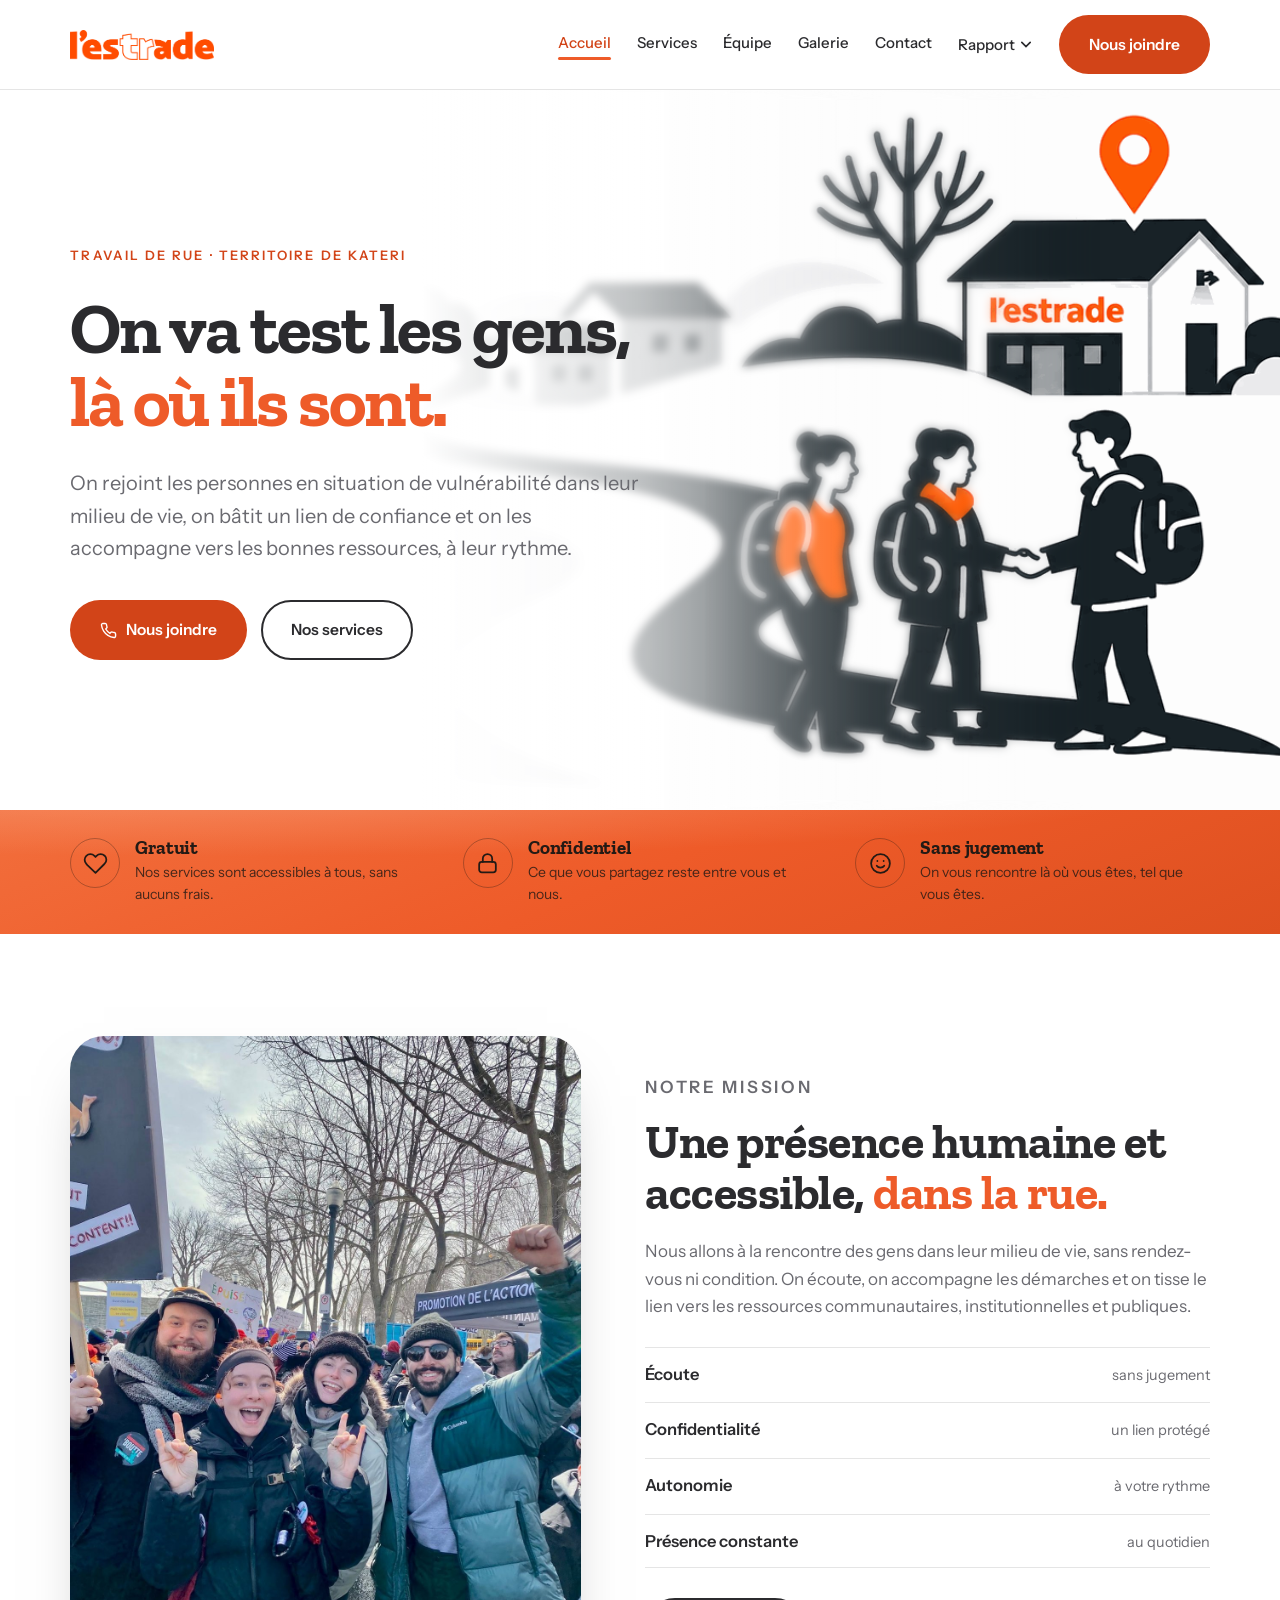
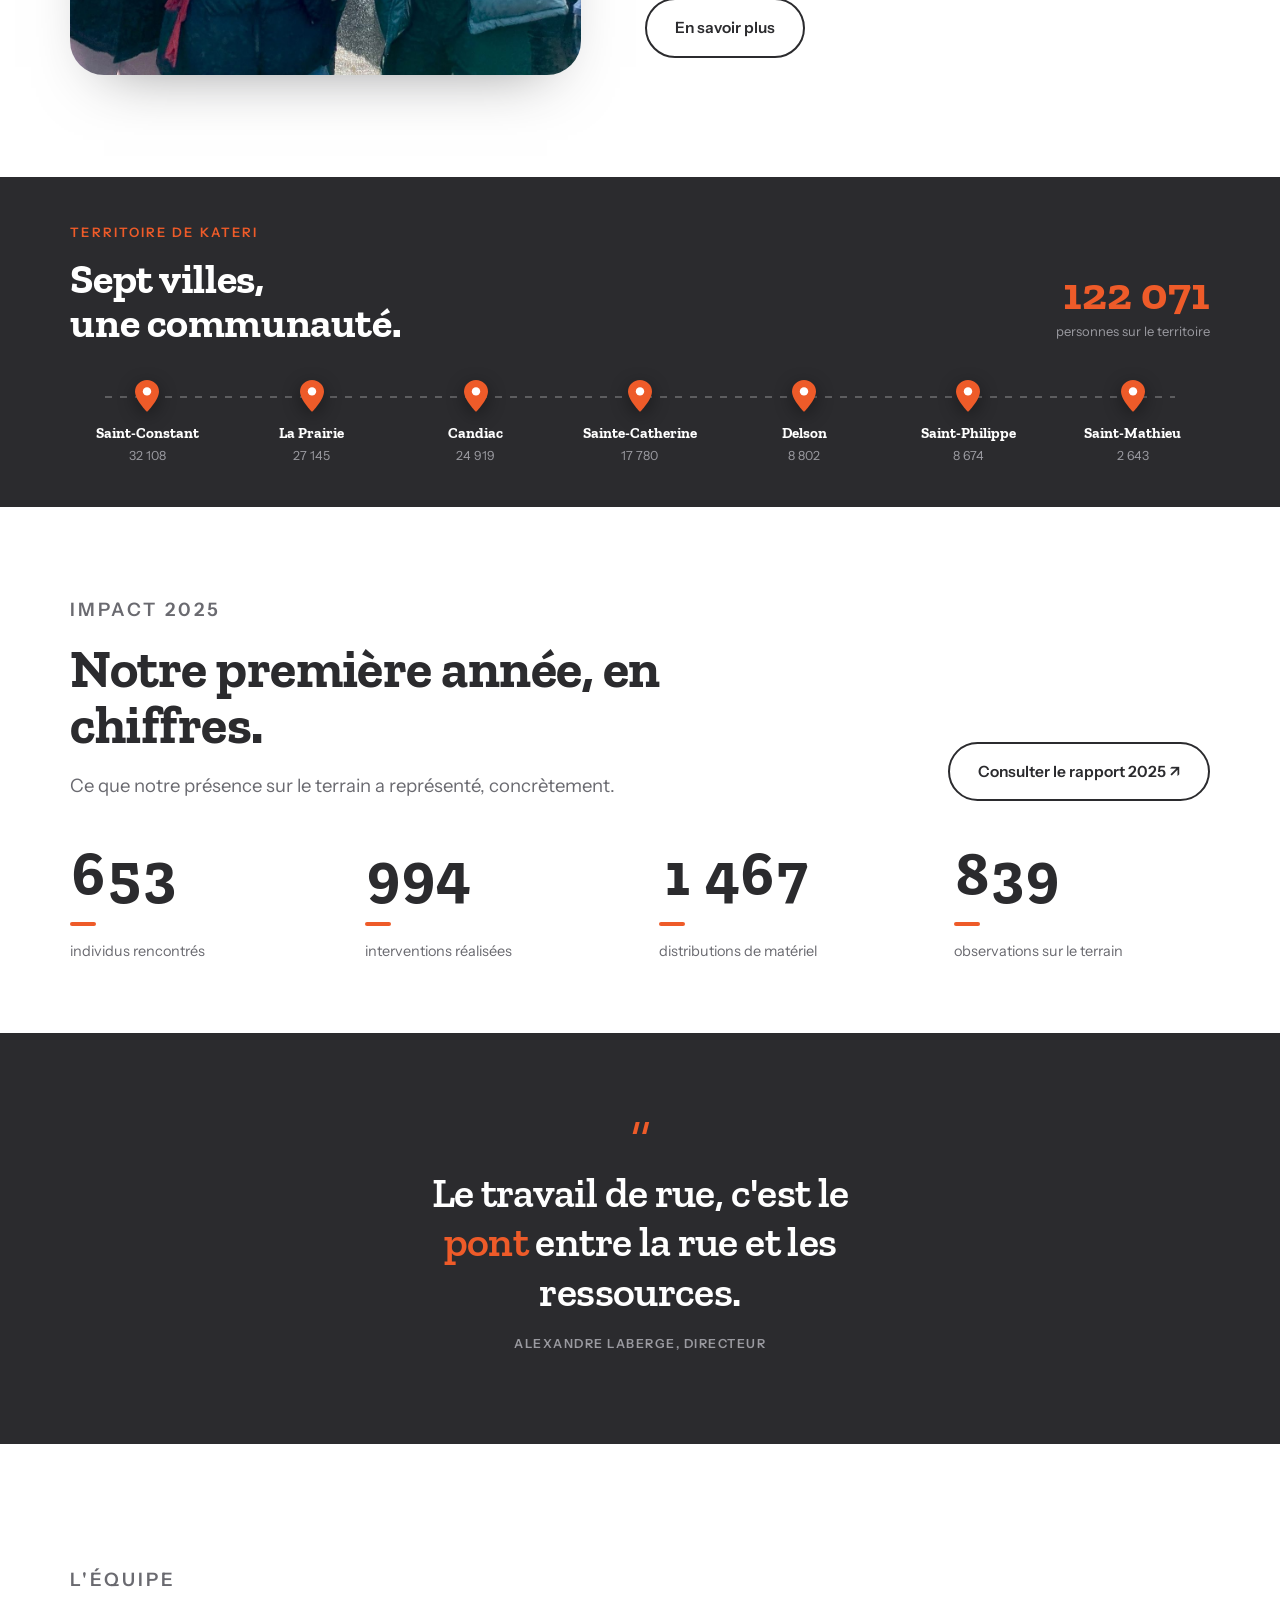
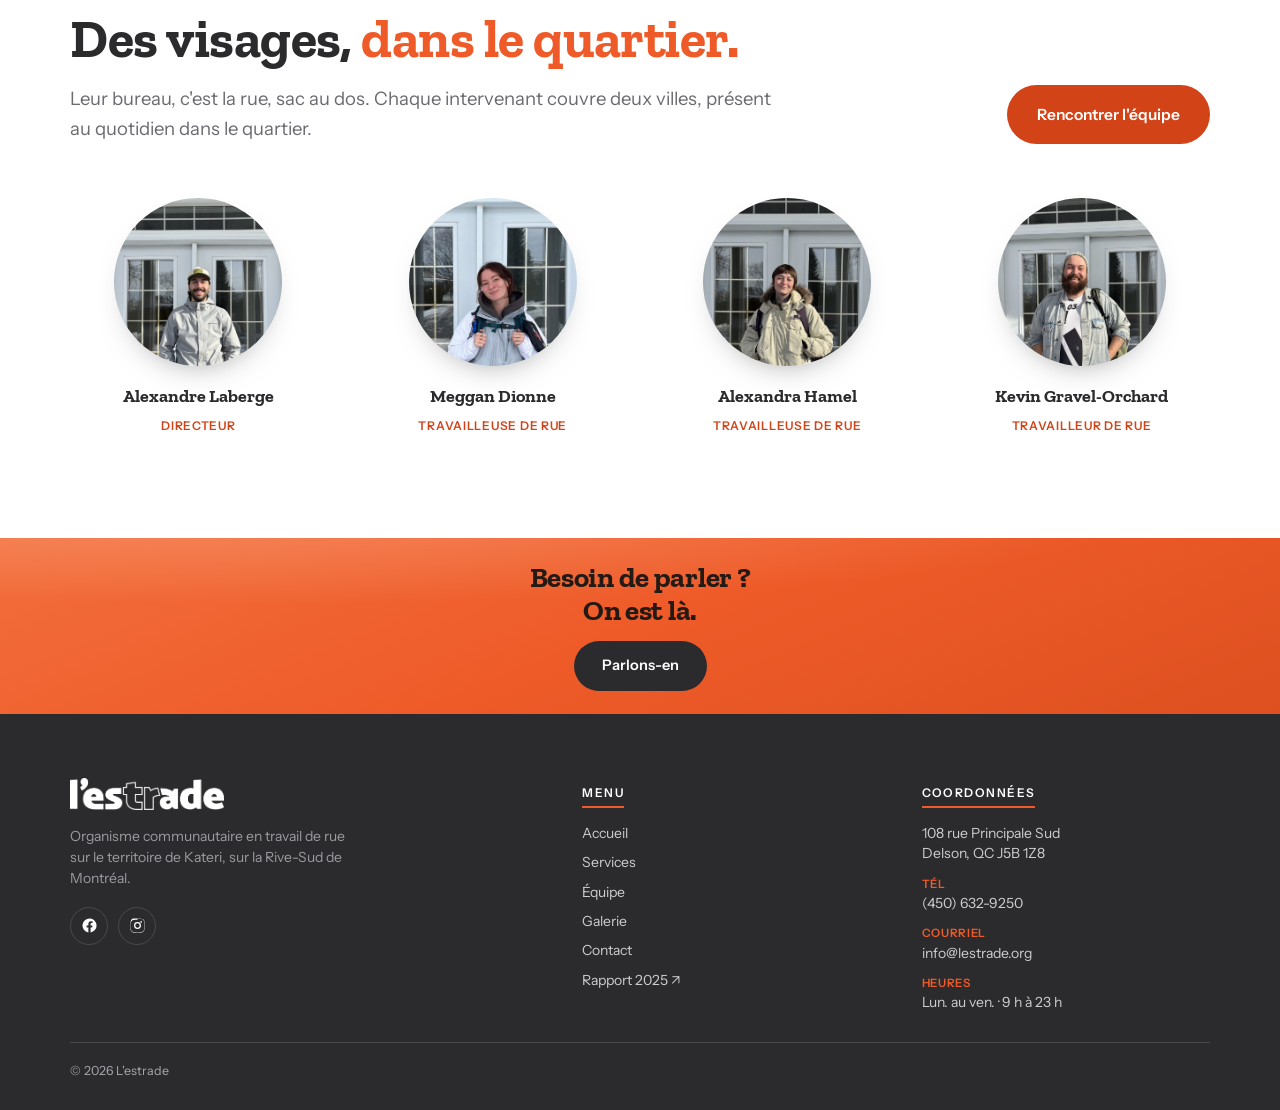
==== commit 1c19a3be: "Mise à jour du contenu via l’éditeur" ====
--- a/index.html
+++ b/index.html
@@ -50,7 +50,7 @@
   <div class="wrap">
     <div class="hero-copy">
       <p class="eyebrow">Travail de rue · Territoire de Kateri</p>
-      <h1>On va vers les gens,<br><span class="accent">là où ils sont.</span></h1>
+      <h1>On va test les gens,<br><span class="accent">là où ils sont.</span></h1>
       <p class="lead">On rejoint les personnes en situation de vulnérabilité dans leur milieu de vie, on bâtit un lien de confiance et on les accompagne vers les bonnes ressources, à leur rythme.</p>
       <div class="hero-cta">
         <a class="btn btn-primary" href="contact.html">
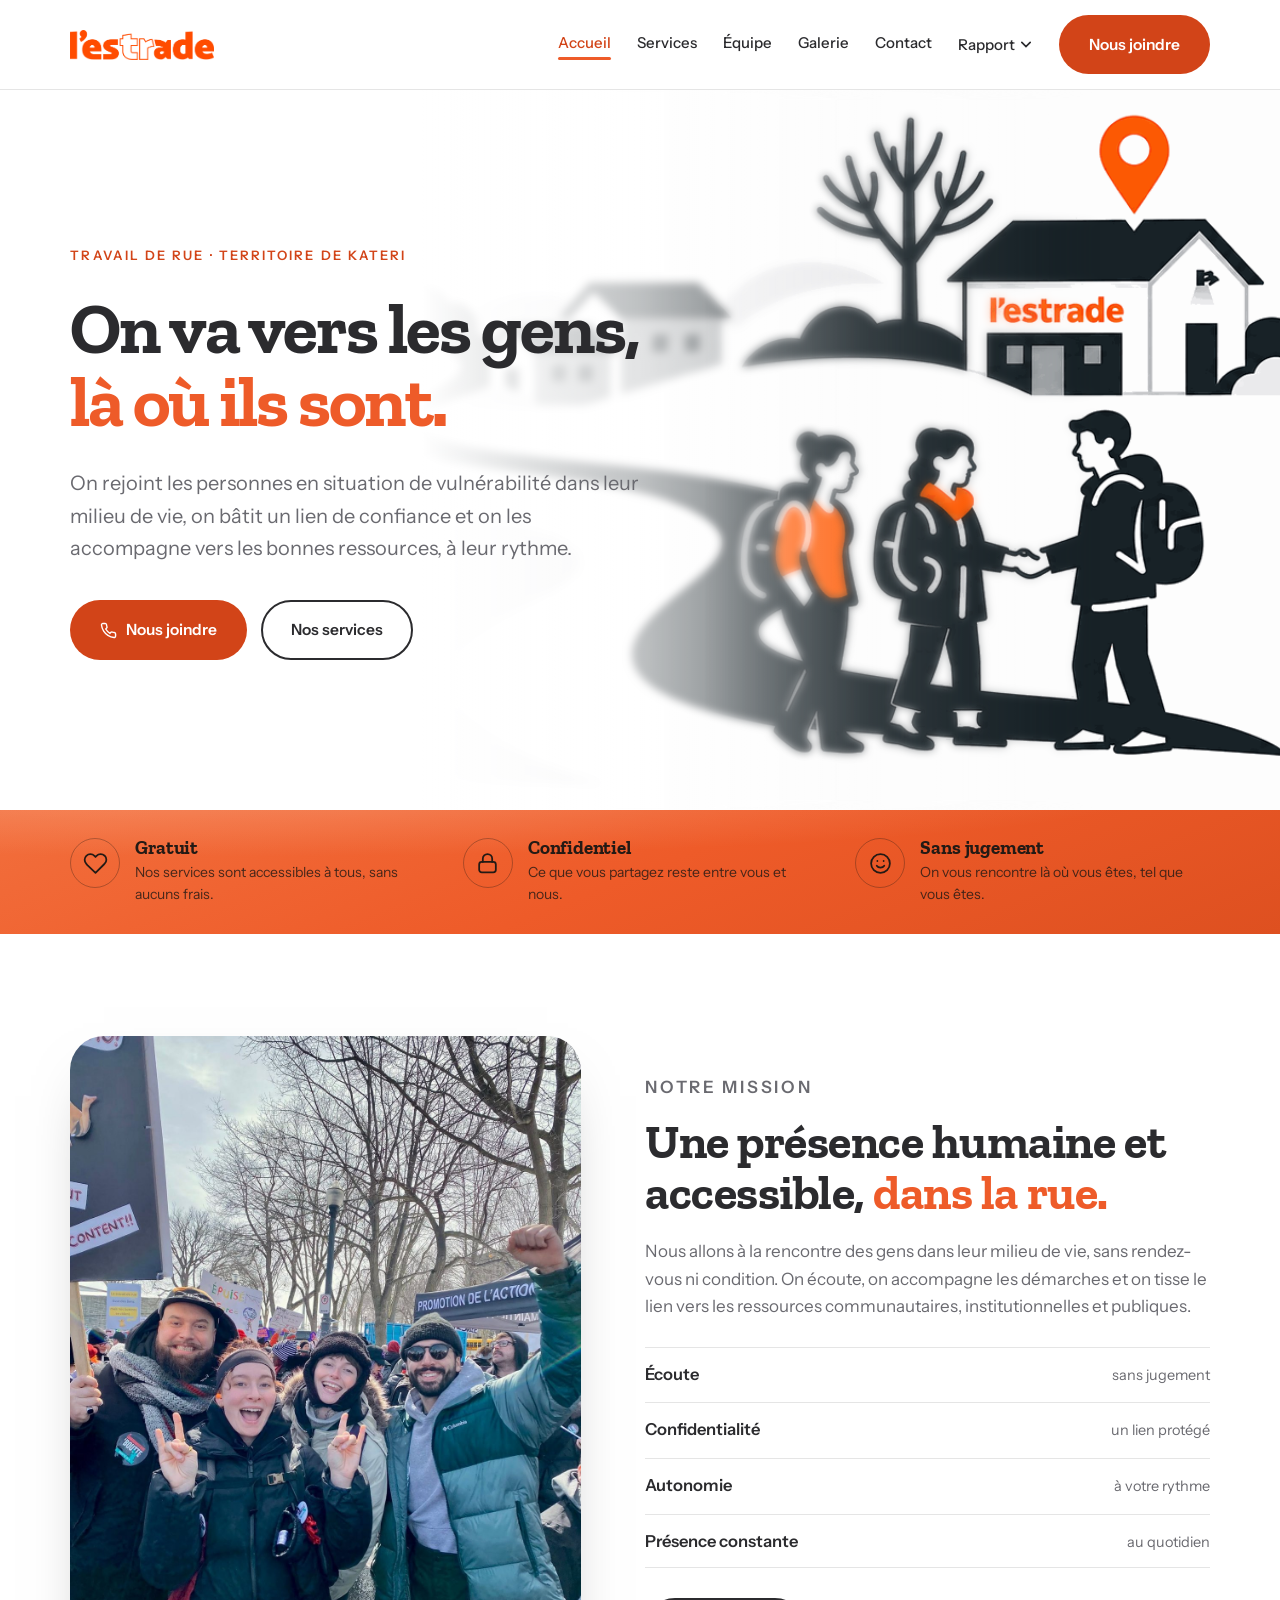
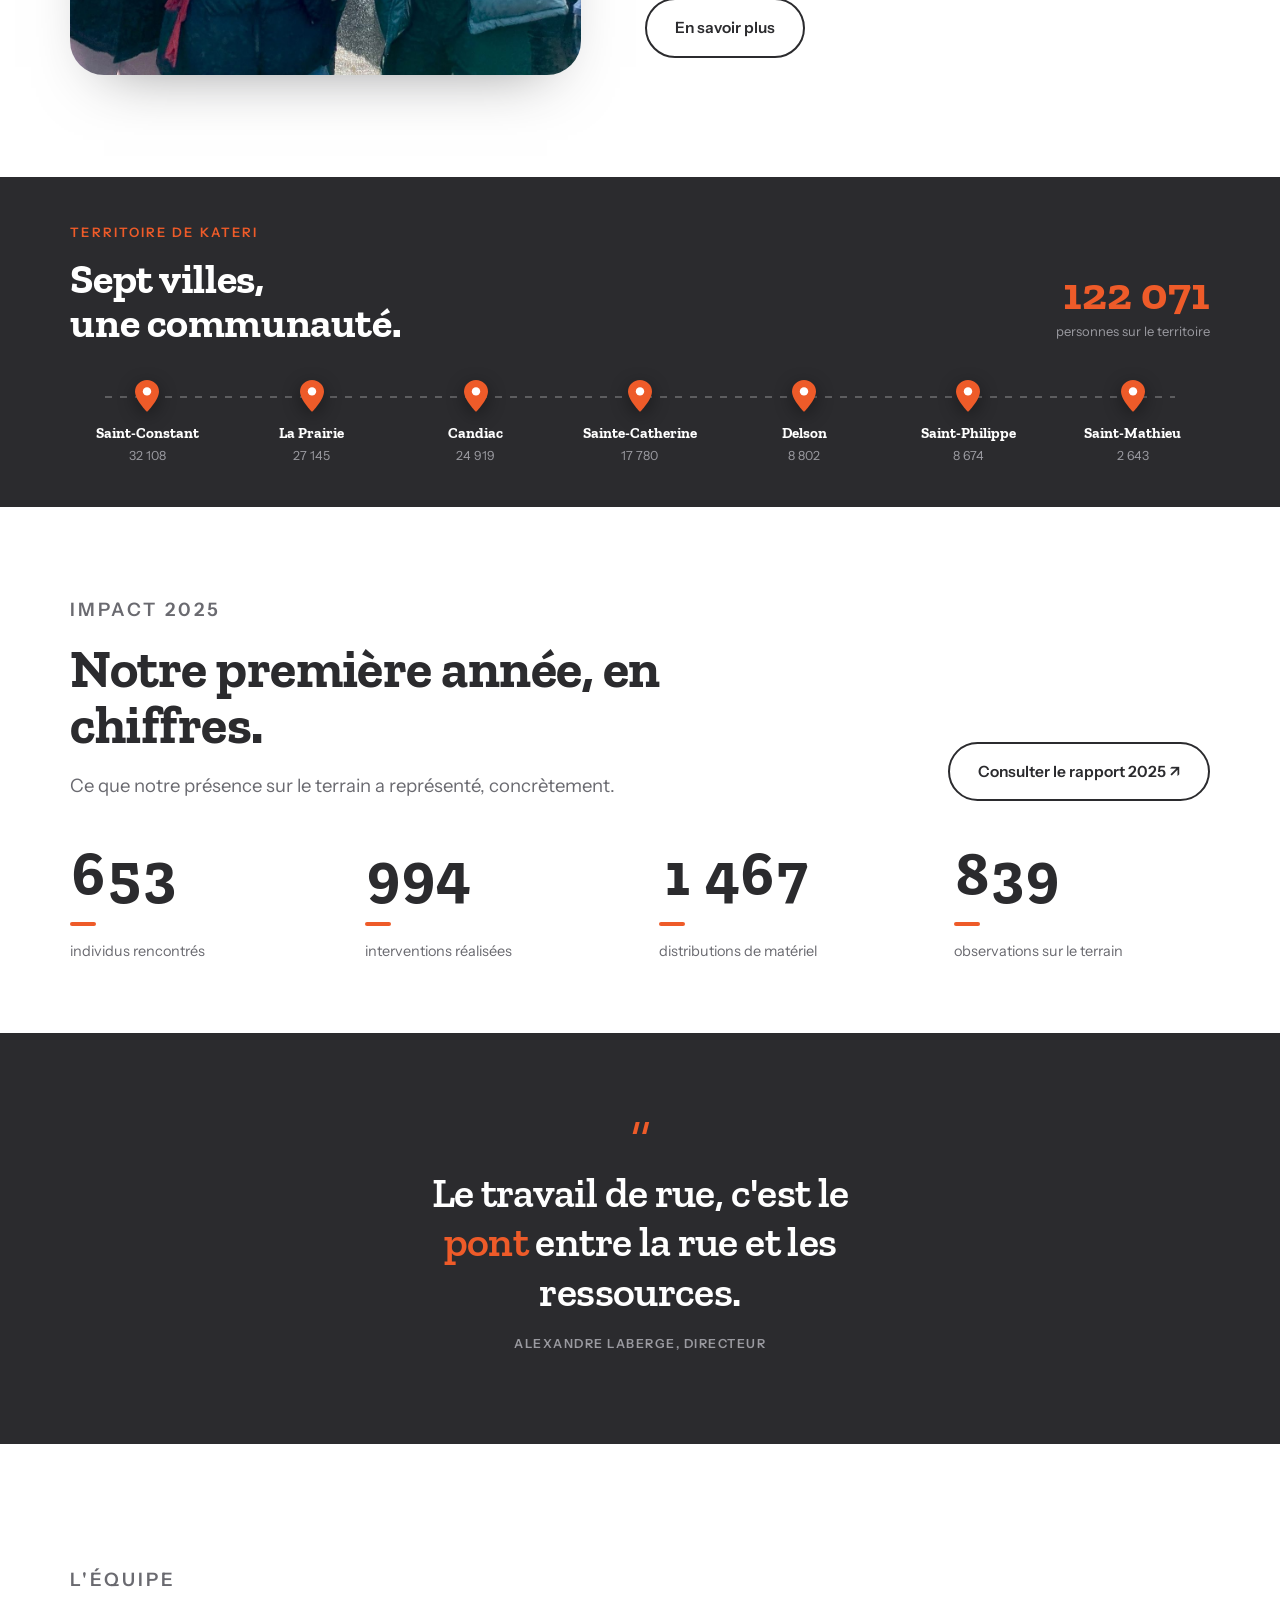
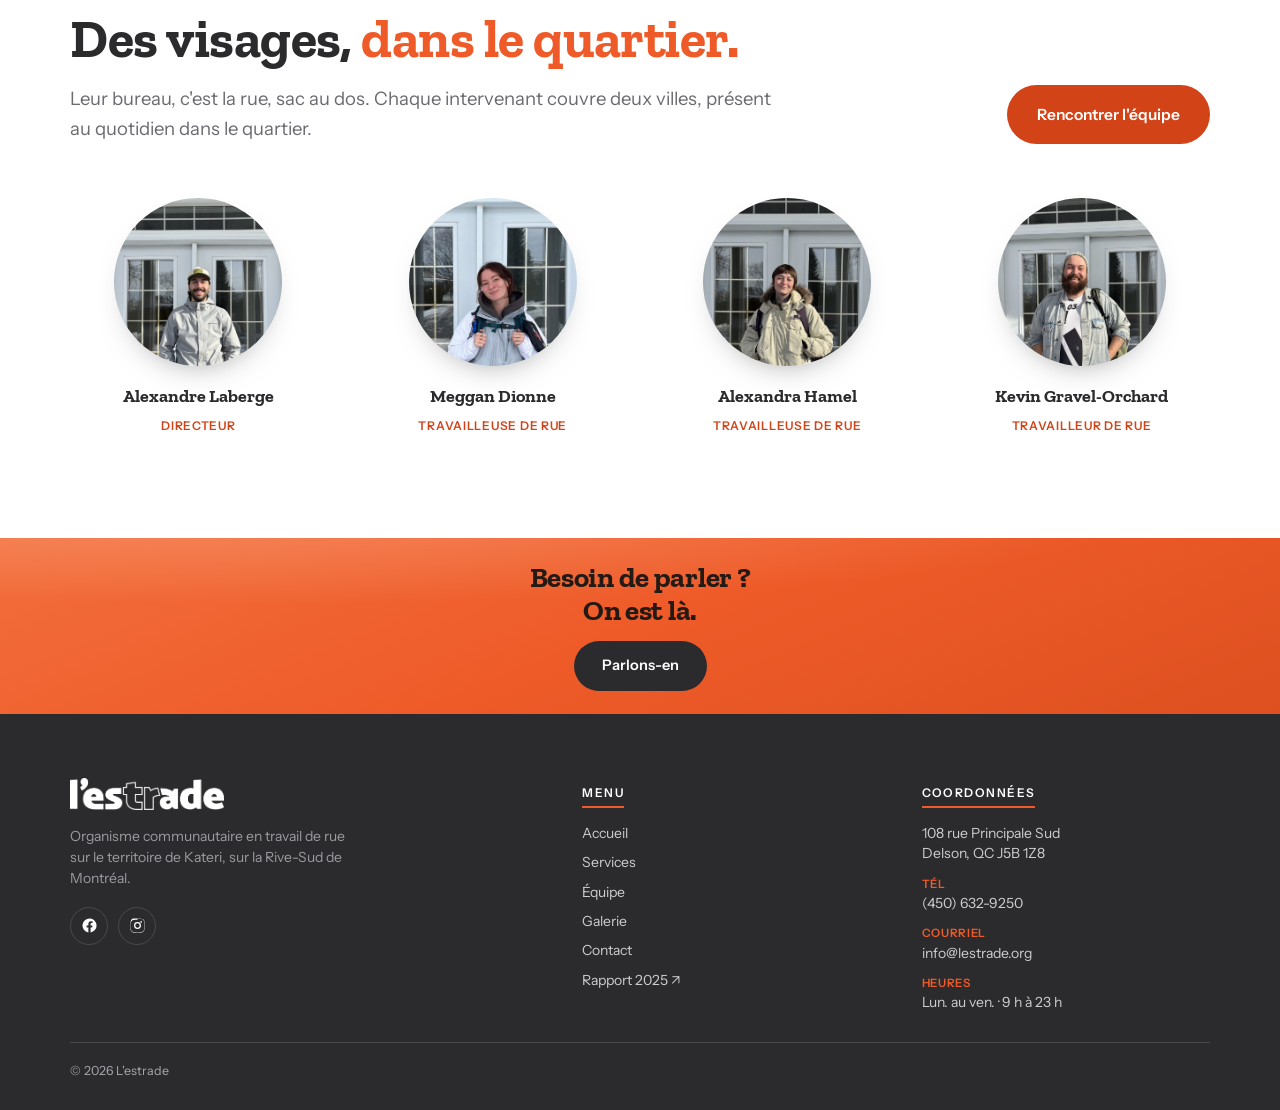
==== commit ee5fda7f: "Mise à jour du contenu via l’éditeur" ====
--- a/index.html
+++ b/index.html
@@ -50,7 +50,7 @@
   <div class="wrap">
     <div class="hero-copy">
       <p class="eyebrow">Travail de rue · Territoire de Kateri</p>
-      <h1>On va test les gens,<br><span class="accent">là où ils sont.</span></h1>
+      <h1>On va vers les gens,<br><span class="accent">là où ils sont.</span></h1>
       <p class="lead">On rejoint les personnes en situation de vulnérabilité dans leur milieu de vie, on bâtit un lien de confiance et on les accompagne vers les bonnes ressources, à leur rythme.</p>
       <div class="hero-cta">
         <a class="btn btn-primary" href="contact.html">
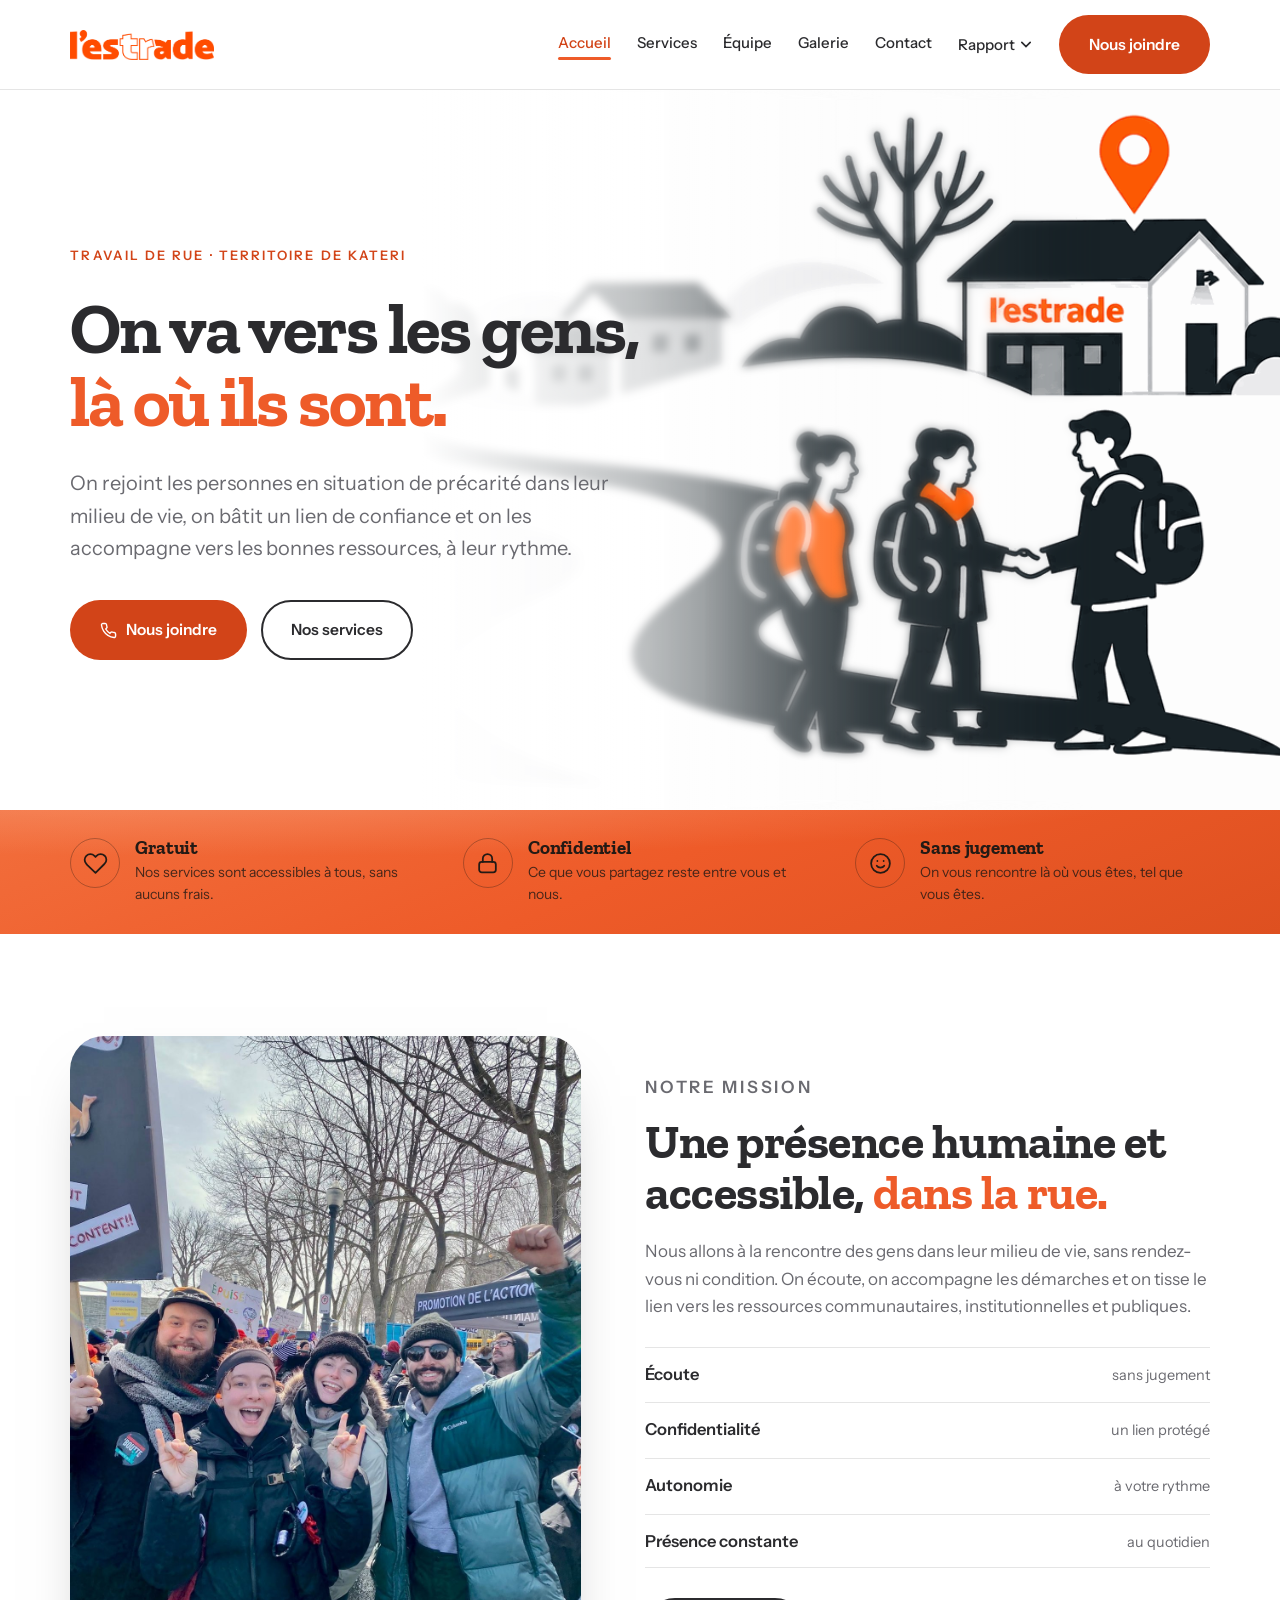
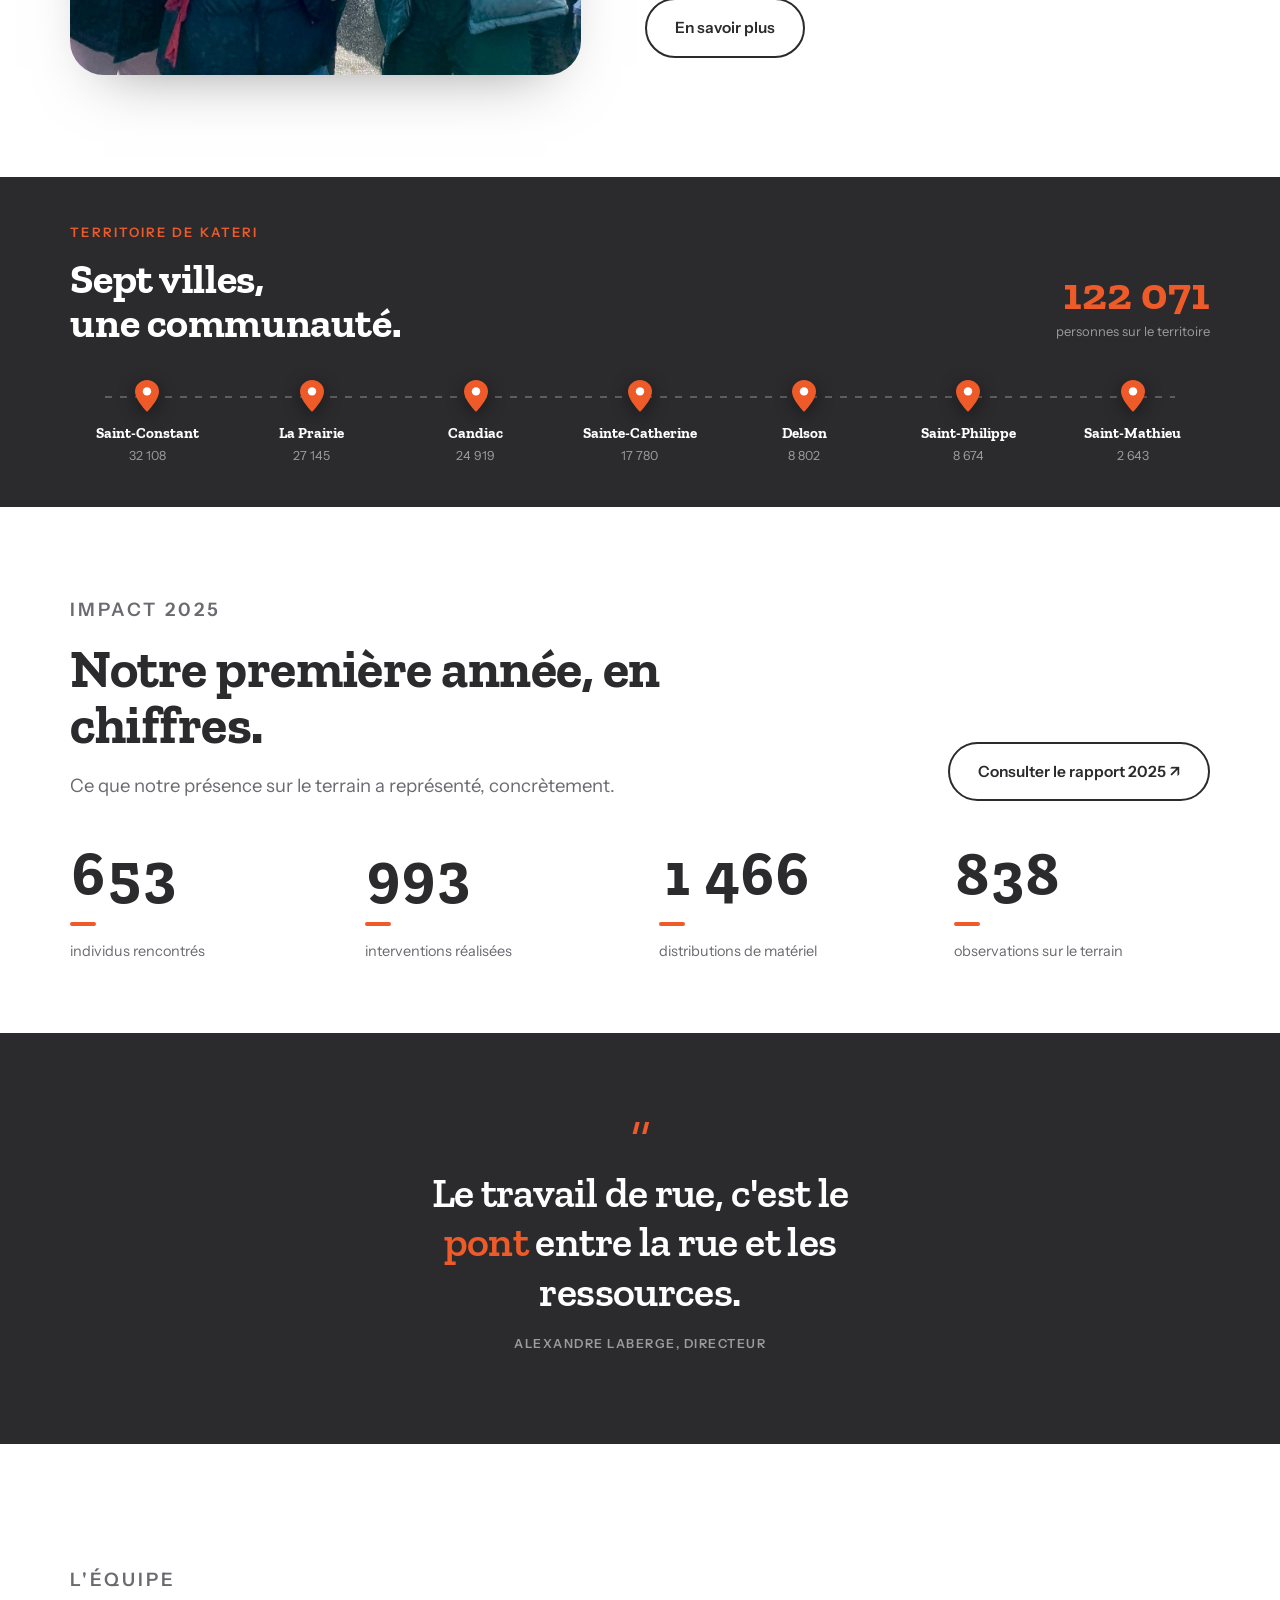
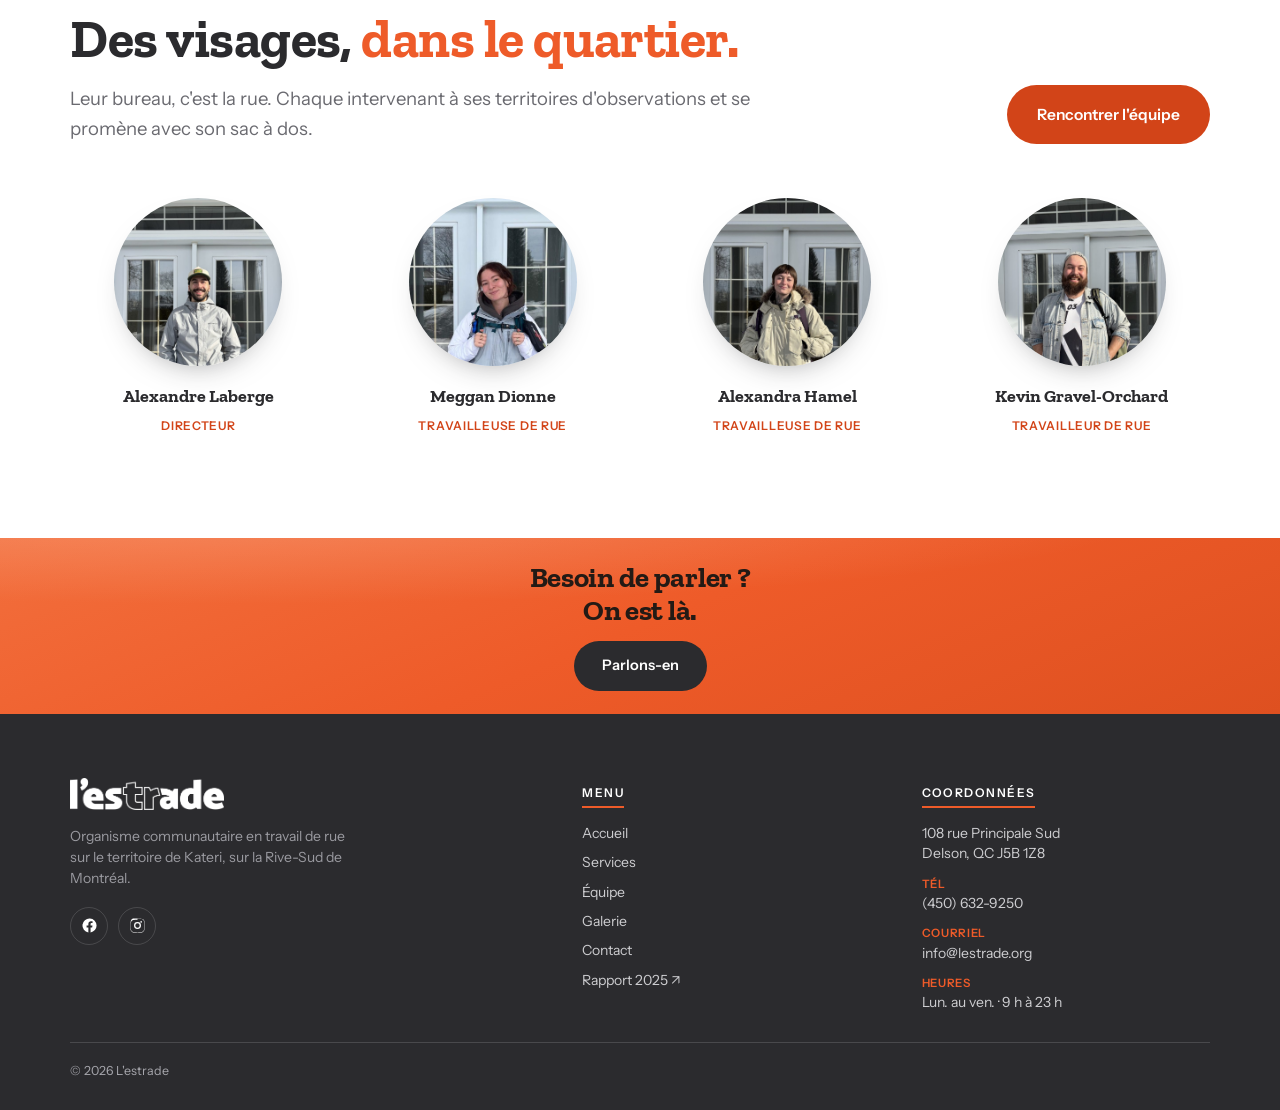
==== commit ac645670: "Mise à jour du contenu via l’éditeur" ====
--- a/index.html
+++ b/index.html
@@ -51,7 +51,7 @@
     <div class="hero-copy">
       <p class="eyebrow">Travail de rue · Territoire de Kateri</p>
       <h1>On va vers les gens,<br><span class="accent">là où ils sont.</span></h1>
-      <p class="lead">On rejoint les personnes en situation de vulnérabilité dans leur milieu de vie, on bâtit un lien de confiance et on les accompagne vers les bonnes ressources, à leur rythme.</p>
+      <p class="lead">On rejoint les personnes en situation de précarité dans leur milieu de vie, on bâtit un lien de confiance et on les accompagne vers les bonnes ressources, à leur rythme.</p>
       <div class="hero-cta">
         <a class="btn btn-primary" href="contact.html">
           <svg viewBox="0 0 24 24" fill="none" stroke="currentColor" stroke-width="2" stroke-linecap="round"><path d="M22 16.92v3a2 2 0 0 1-2.18 2 19.79 19.79 0 0 1-8.63-3.07 19.5 19.5 0 0 1-6-6 19.79 19.79 0 0 1-3.07-8.67A2 2 0 0 1 4.11 2h3a2 2 0 0 1 2 1.72c.13.96.36 1.9.7 2.81a2 2 0 0 1-.45 2.11L8.09 9.91a16 16 0 0 0 6 6l1.27-1.27a2 2 0 0 1 2.11-.45c.9.34 1.85.57 2.81.7A2 2 0 0 1 22 16.92z"></path></svg>
@@ -136,10 +136,10 @@
       <a class="btn btn-ghost" href="rapport-lestrade-2025.pdf" target="_blank" rel="noopener">Consulter le rapport 2025 ↗</a>
     </div>
     <div class="impact-stats reveal">
-      <div class="ist"><div class="n" data-count="653">0</div><div class="l">individus rencontrés</div></div>
-      <div class="ist"><div class="n" data-count="994">0</div><div class="l">interventions réalisées</div></div>
-      <div class="ist"><div class="n" data-count="1467">0</div><div class="l">distributions de matériel</div></div>
-      <div class="ist"><div class="n" data-count="839">0</div><div class="l">observations sur le terrain</div></div>
+      <div class="ist"><div class="n" data-count="653">653</div><div class="l">individus rencontrés</div></div>
+      <div class="ist"><div class="n" data-count="994">994</div><div class="l">interventions réalisées</div></div>
+      <div class="ist"><div class="n" data-count="1467">1 467</div><div class="l">distributions de matériel</div></div>
+      <div class="ist"><div class="n" data-count="839">839</div><div class="l">observations sur le terrain</div></div>
     </div>
   </div>
 </section>
@@ -160,7 +160,7 @@
       <div class="sec-head">
         <p class="eyebrow">L'équipe</p>
         <h2>Des visages, <span class="u">dans le quartier.</span></h2>
-        <p>Leur bureau, c'est la rue, sac au dos. Chaque intervenant couvre deux villes, présent au quotidien dans le quartier.</p>
+        <p>Leur bureau, c'est la rue. Chaque intervenant à ses territoires d'observations et se promène avec son sac à dos.</p>
       </div>
       <a class="btn btn-primary" href="equipe.html">Rencontrer l'équipe</a>
     </div>
@@ -243,4 +243,12 @@
 
 
 
+
+
+
+
+
+
+
+
 </body></html>
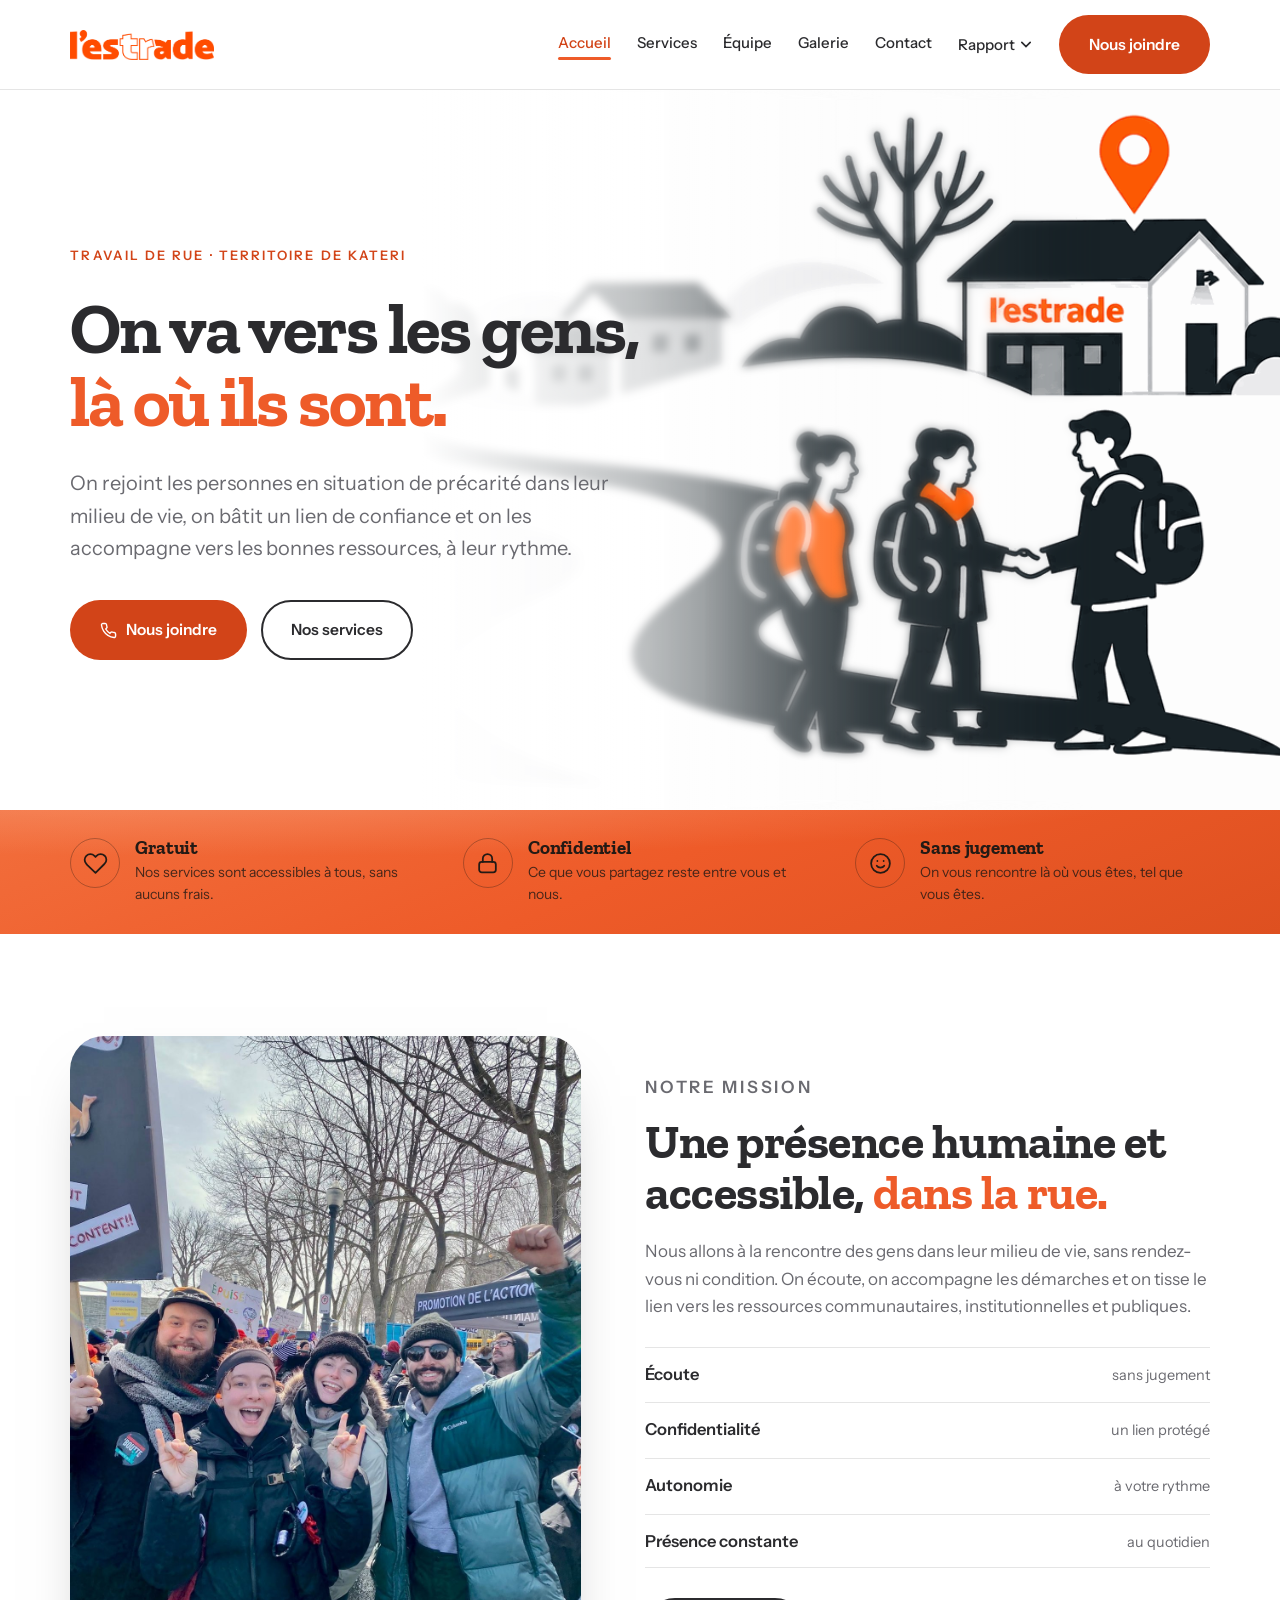
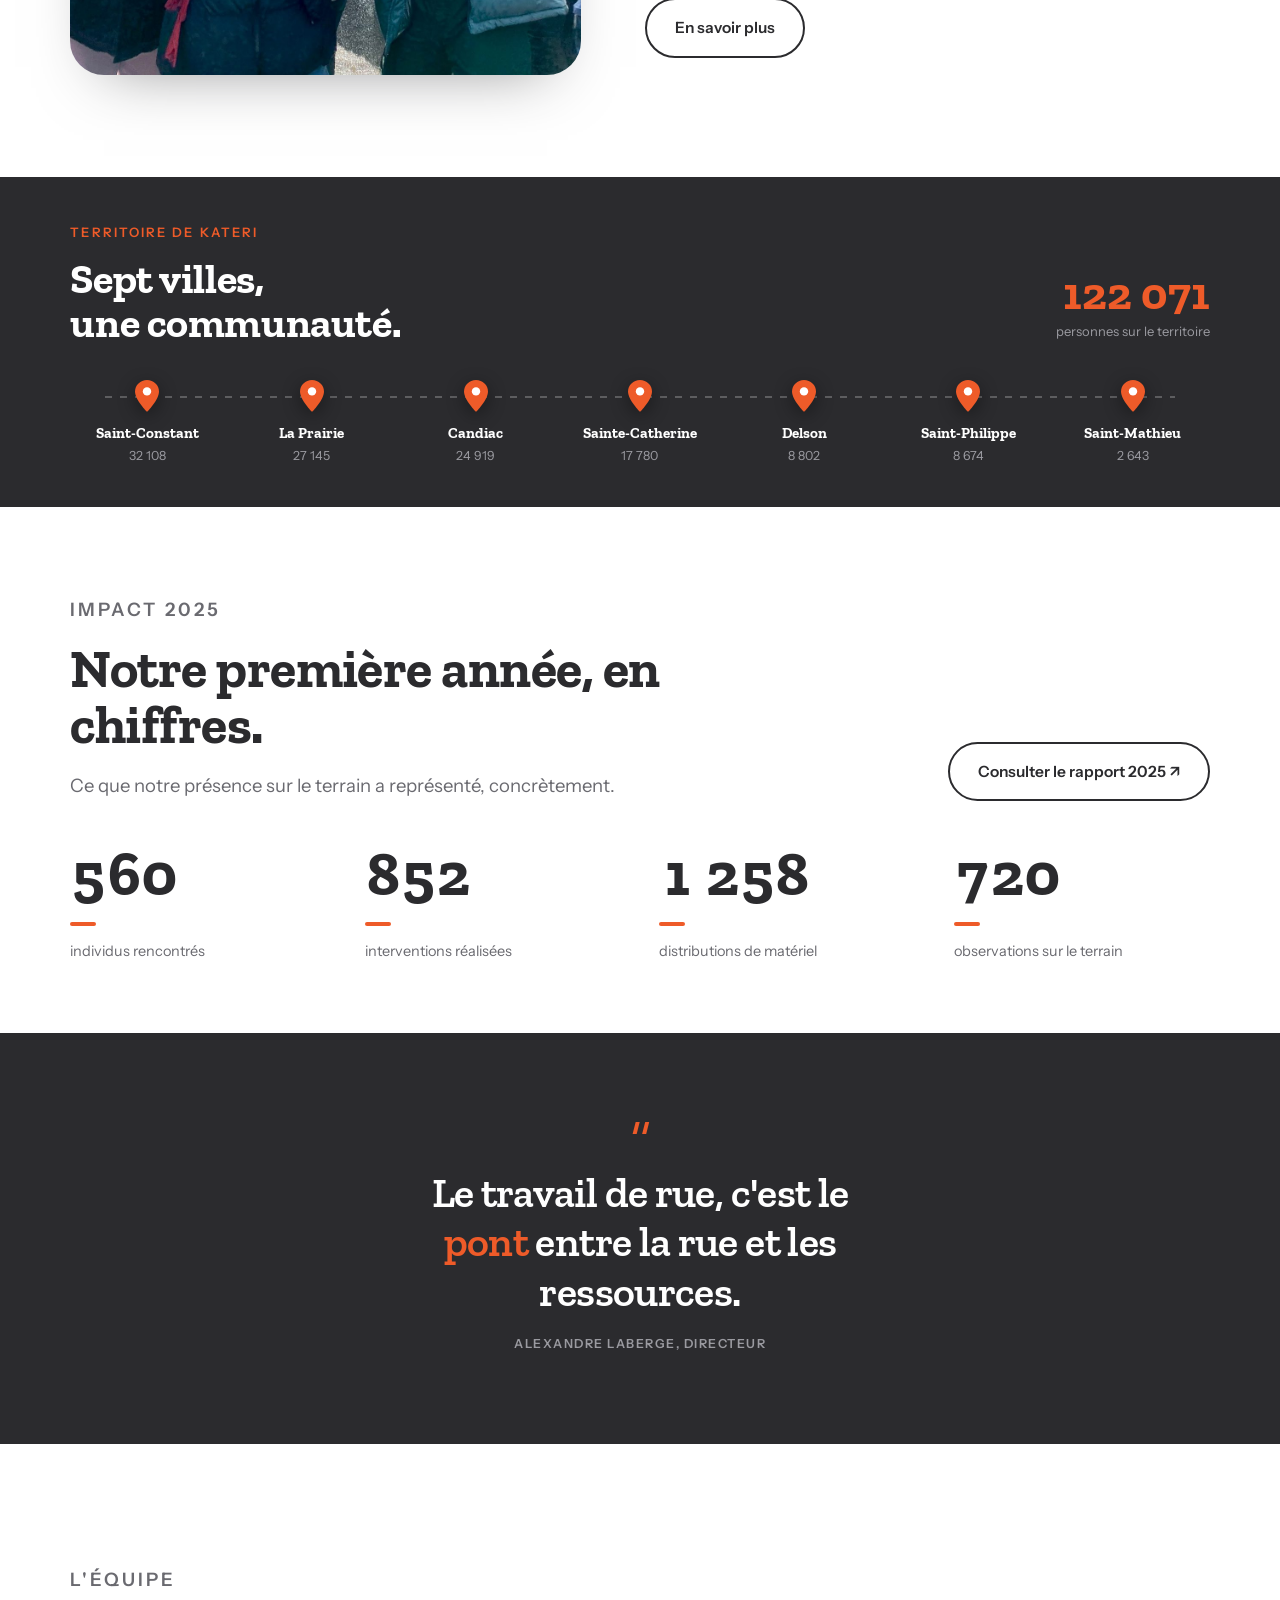
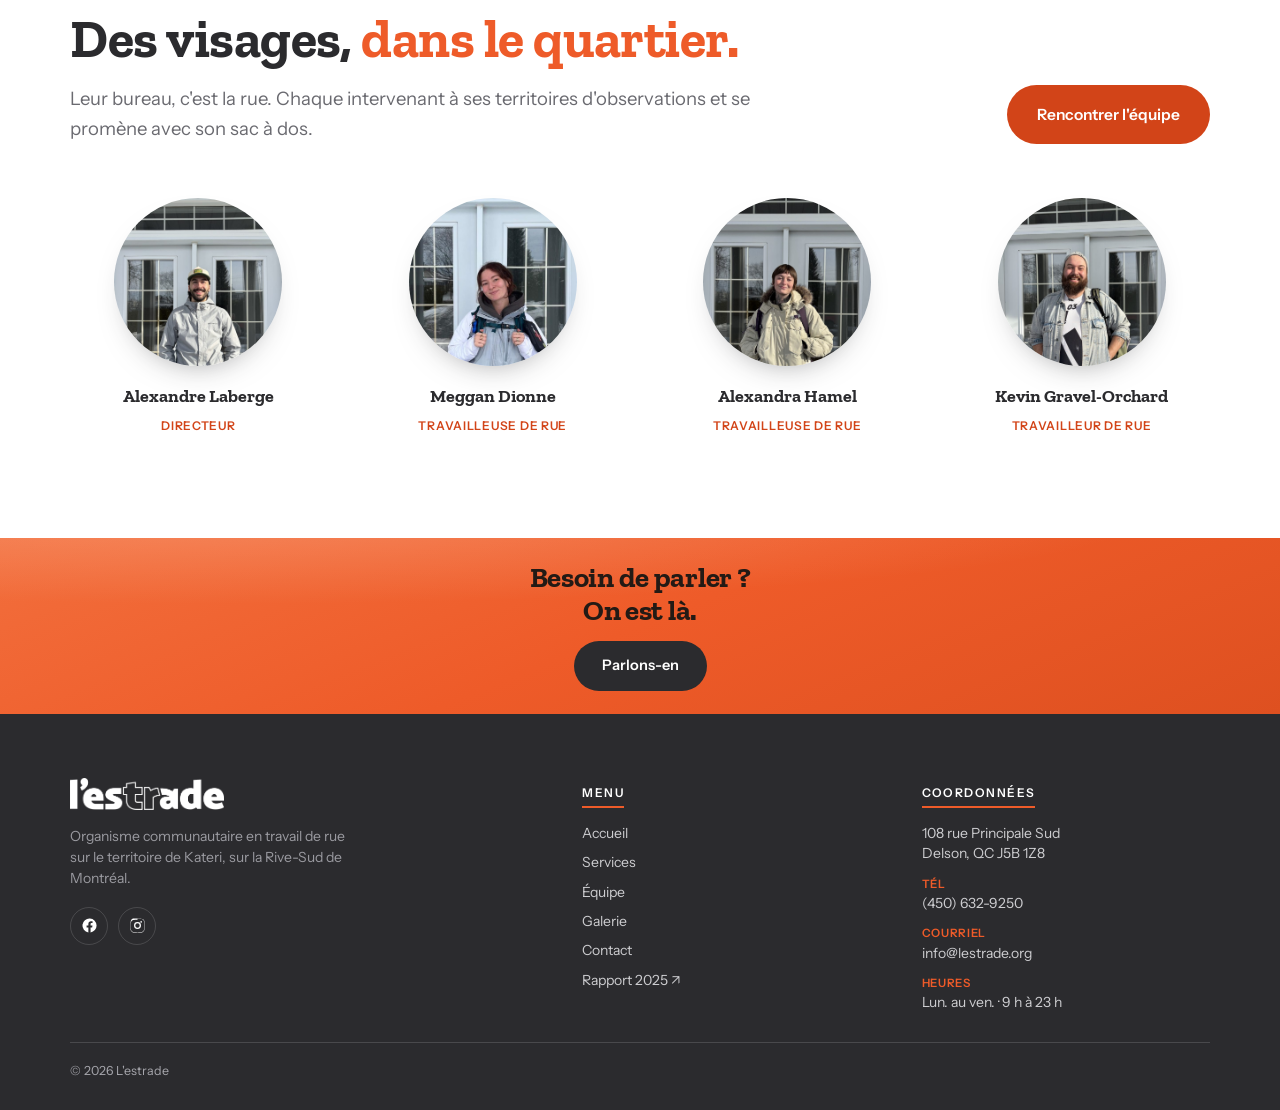
==== commit cd0dd215: "Mise à jour du contenu via l’éditeur" ====
--- a/index.html
+++ b/index.html
@@ -251,4 +251,6 @@
 
 
 
+
+
 </body></html>
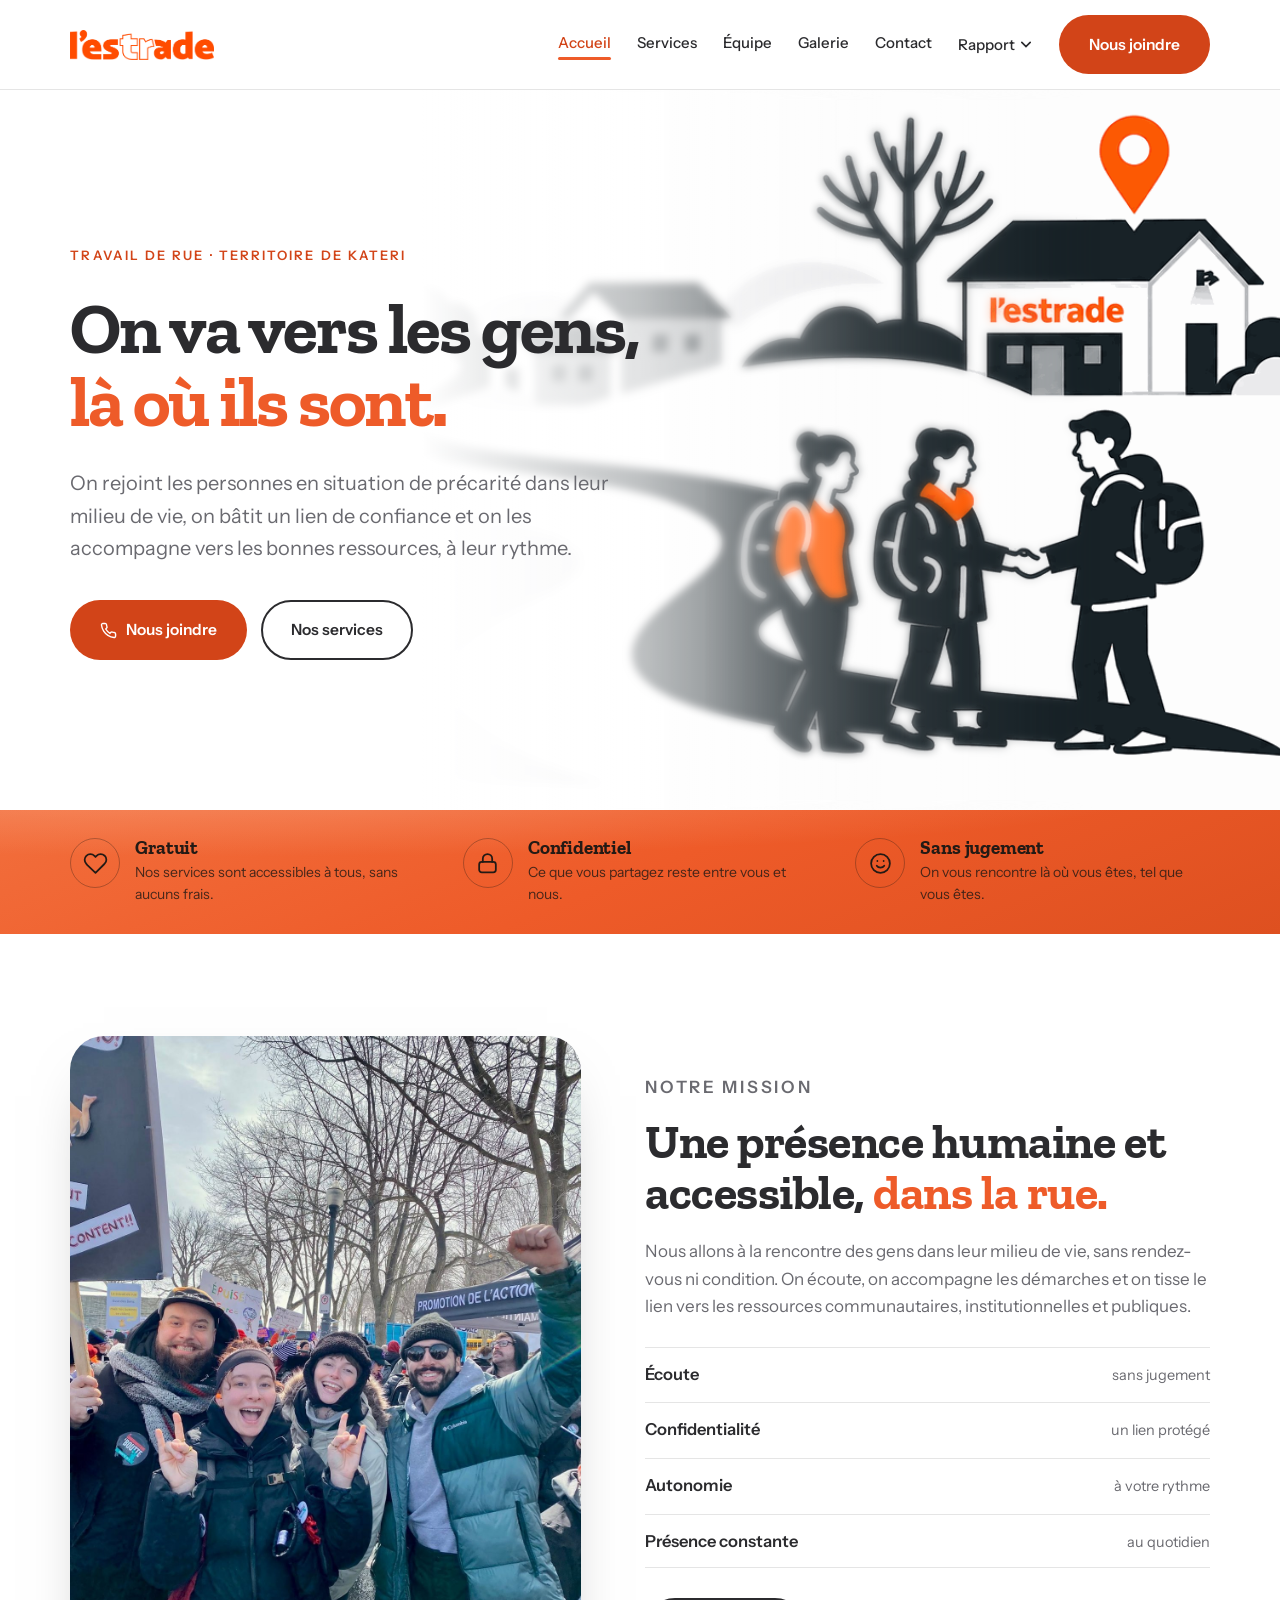
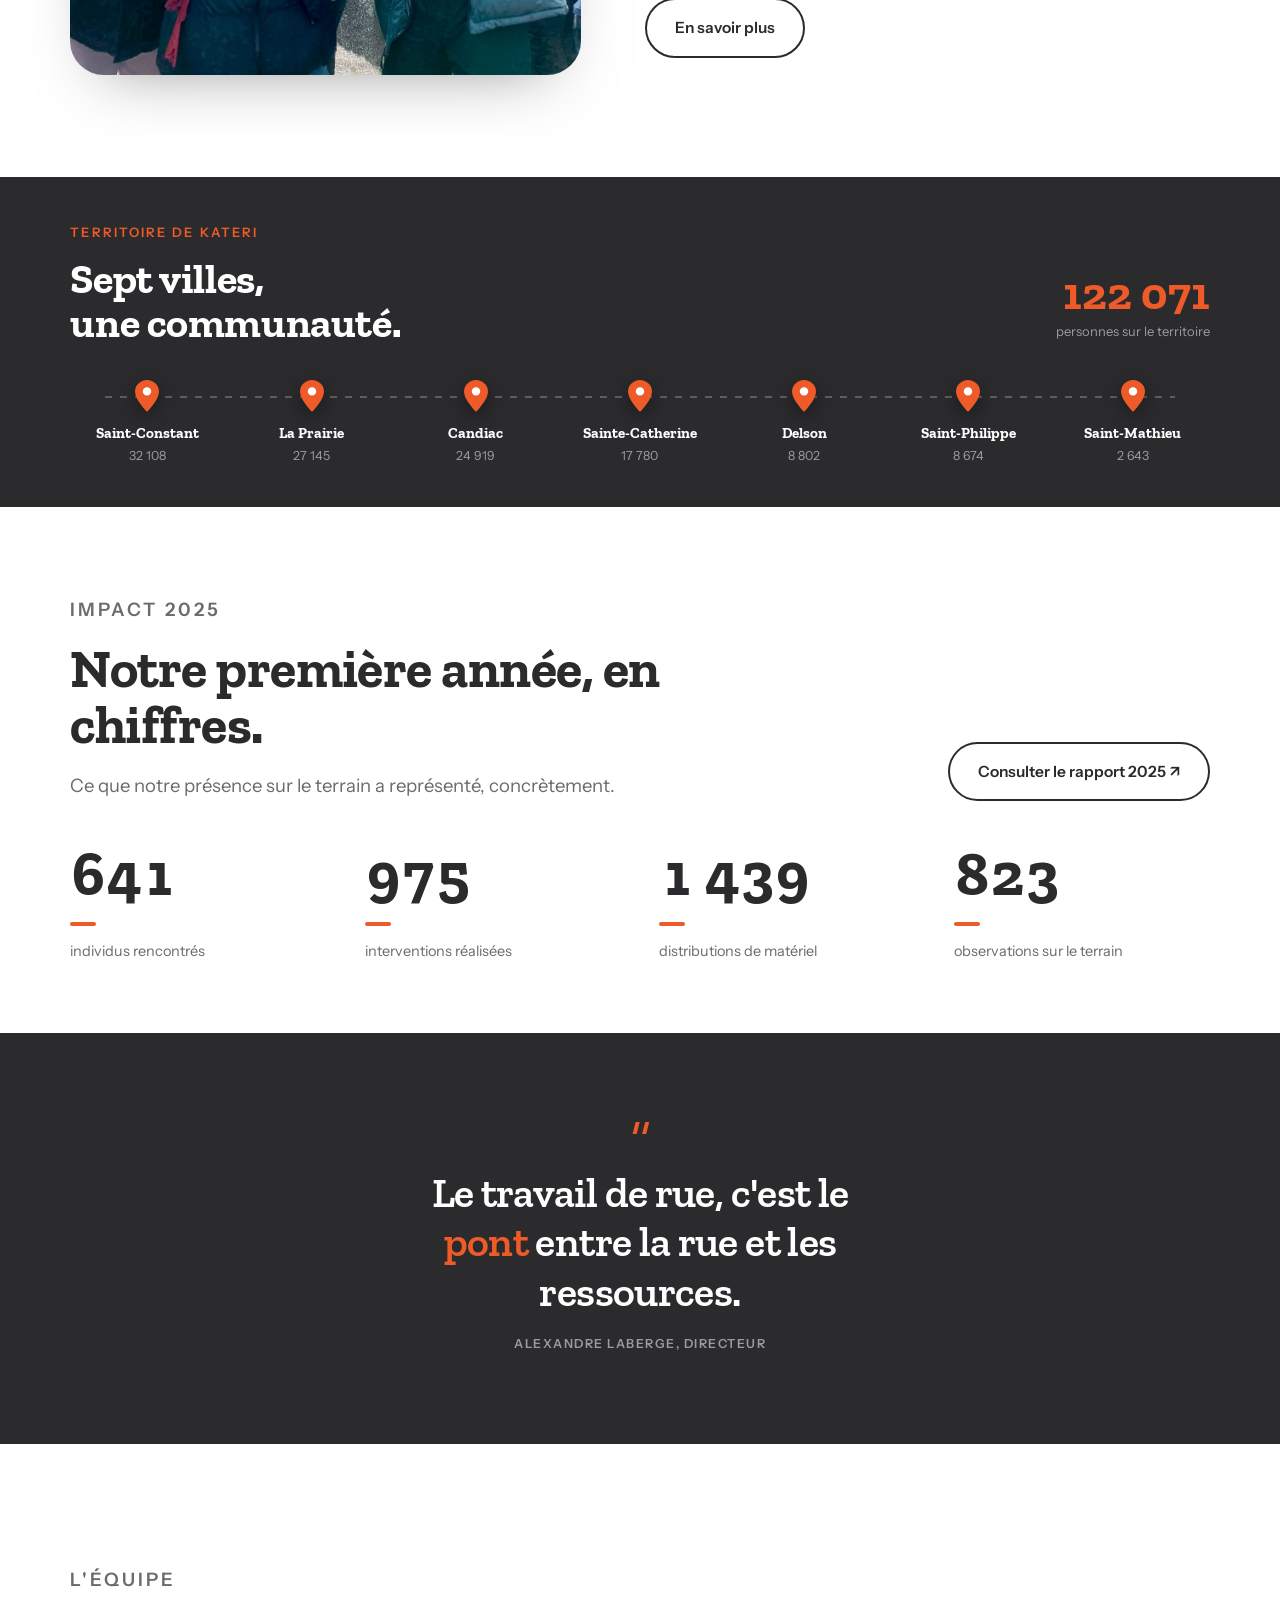
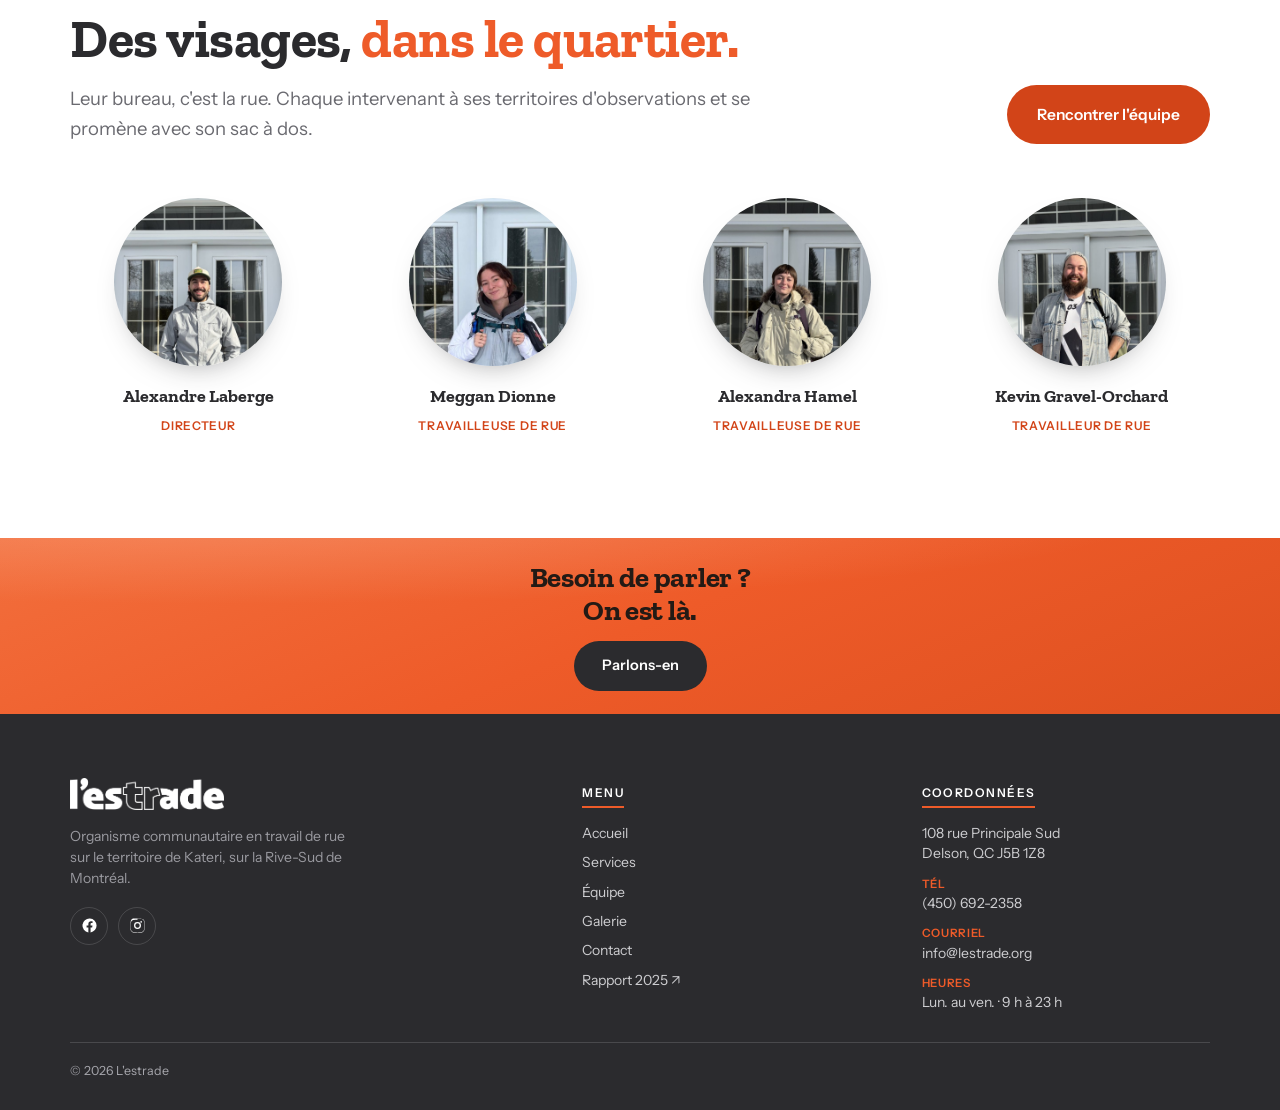
==== commit 2a533938: "Mise à jour du contenu via l’éditeur" ====
--- a/index.html
+++ b/index.html
@@ -208,7 +208,7 @@
         <h4>Coordonnées</h4>
         <ul>
           <li>108 rue Principale Sud<br>Delson, QC J5B 1Z8</li>
-          <li><span class="lbl">Tél</span><br><a href="tel:+14506329250">(450) 632-9250</a></li>
+          <li><span class="lbl">Tél</span><br><a href="tel:+14506329250">(450) 692-2358</a></li>
           <li><span class="lbl">Courriel</span><br><a href="mailto:info@lestrade.org">info@lestrade.org</a></li>
           <li><span class="lbl">Heures</span><br>Lun. au ven. · 9 h à 23 h</li>
         </ul>
@@ -253,4 +253,6 @@
 
 
 
+
+
 </body></html>
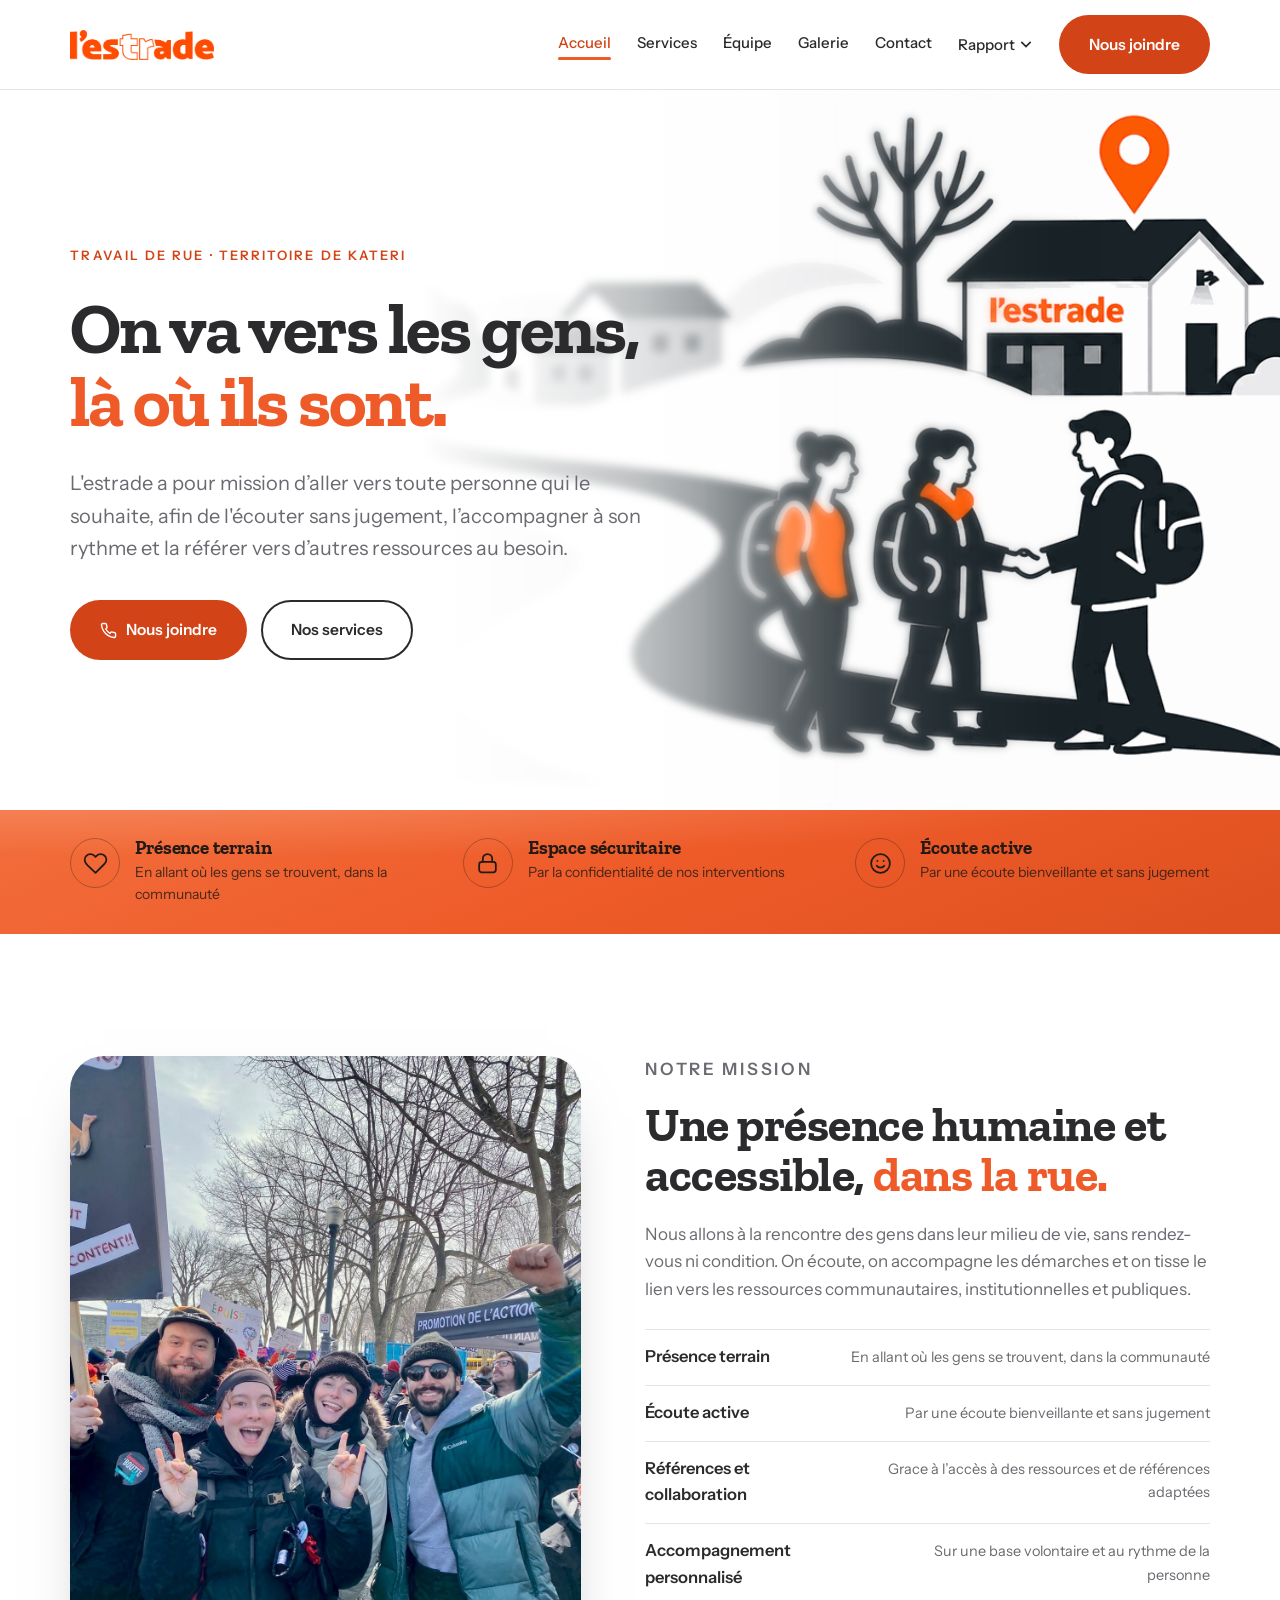
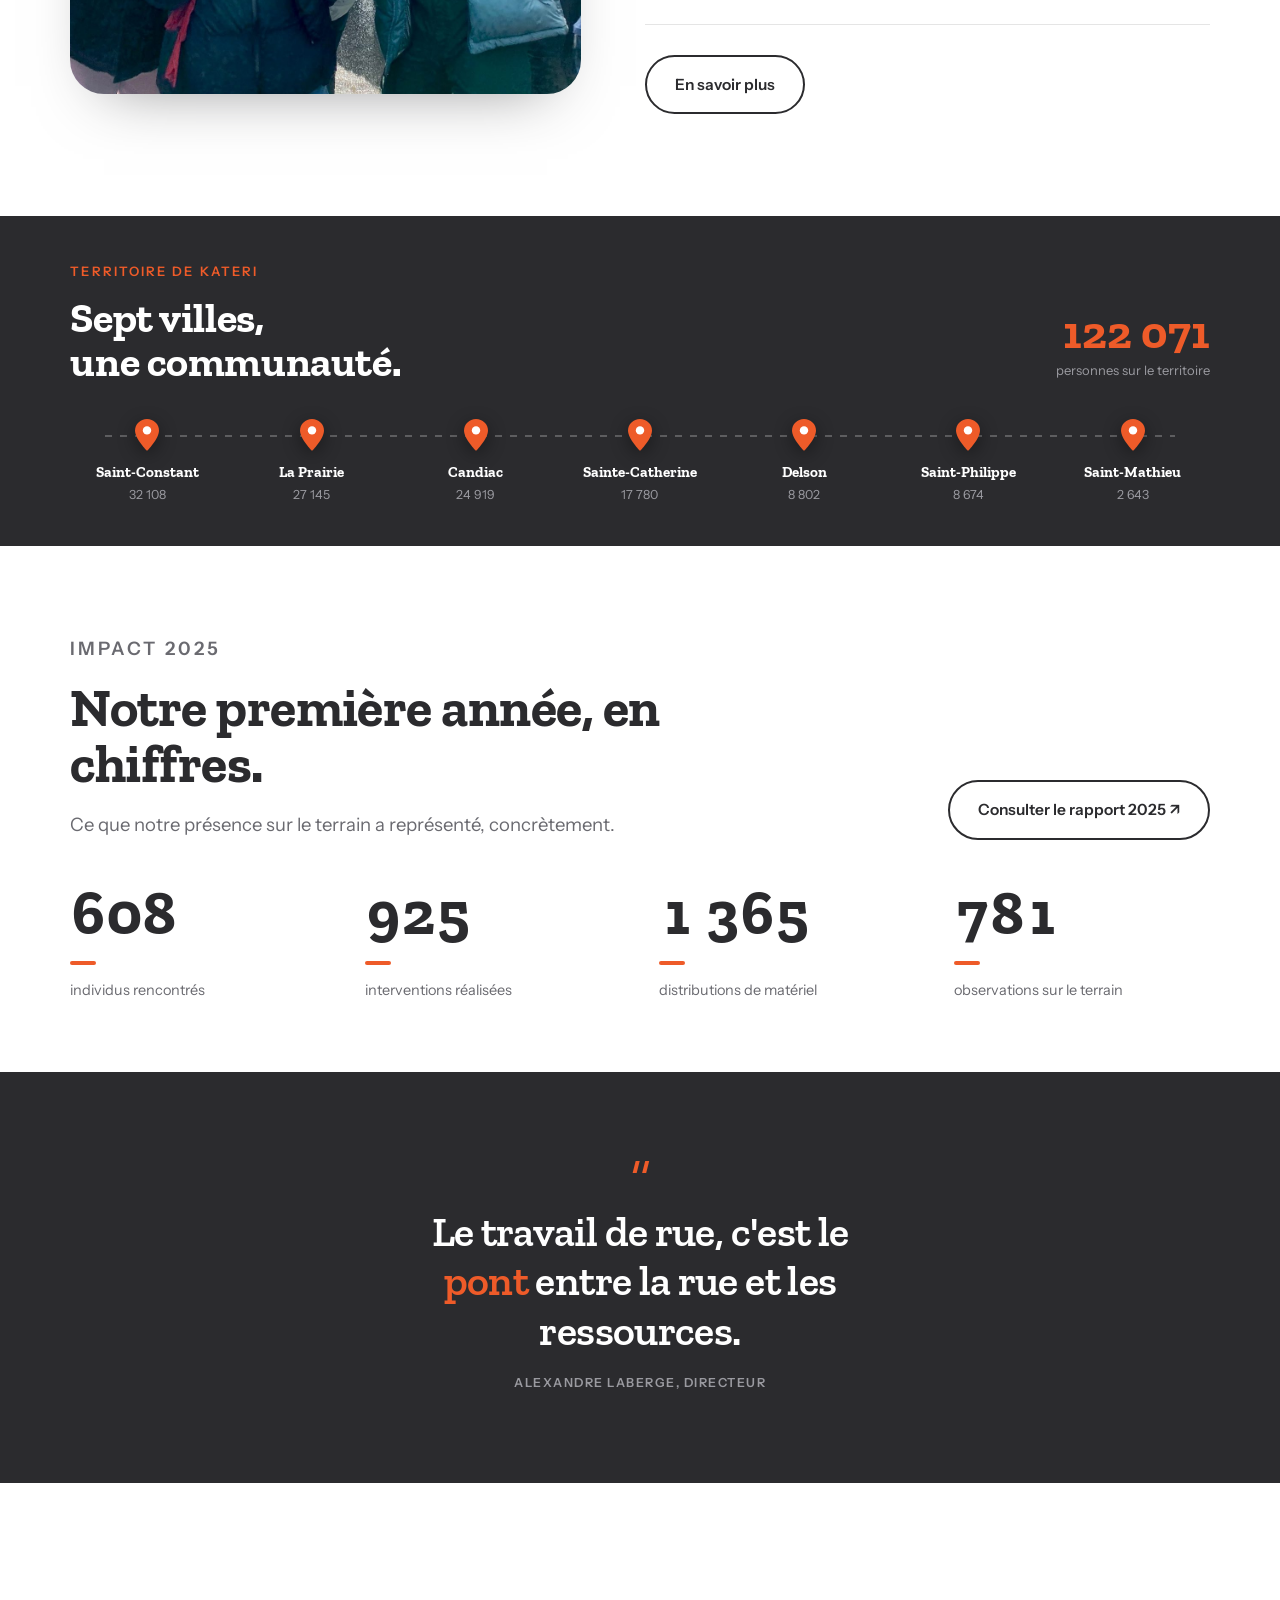
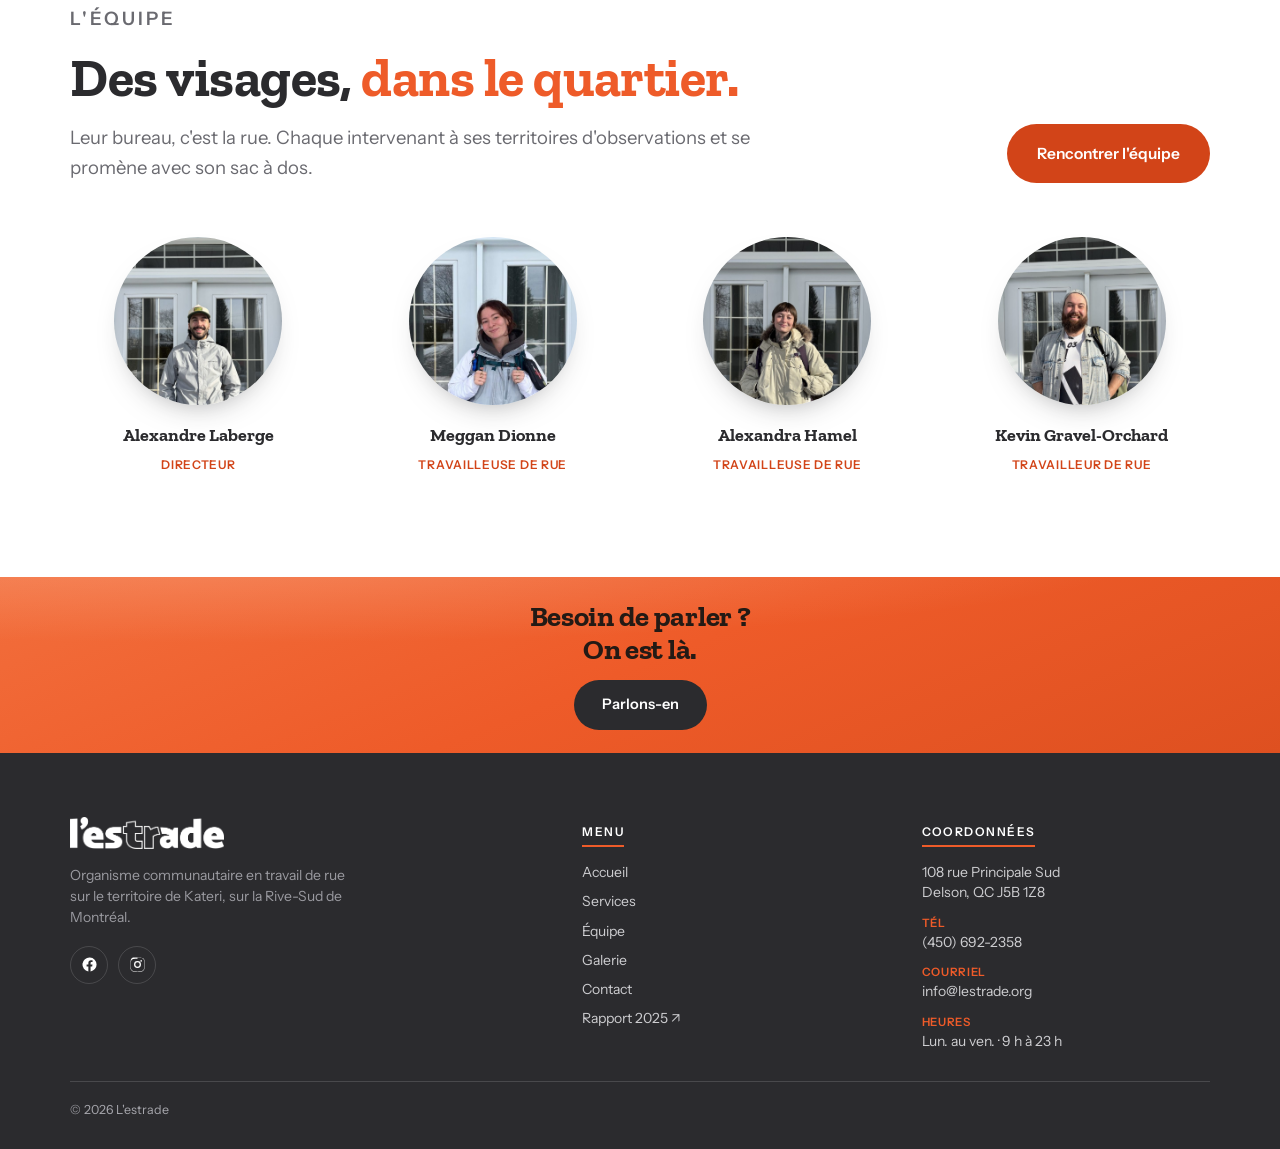
==== commit 9ef3c06f: "Mise à jour du contenu via l’éditeur" ====
--- a/index.html
+++ b/index.html
@@ -51,7 +51,7 @@
     <div class="hero-copy">
       <p class="eyebrow">Travail de rue · Territoire de Kateri</p>
       <h1>On va vers les gens,<br><span class="accent">là où ils sont.</span></h1>
-      <p class="lead">On rejoint les personnes en situation de précarité dans leur milieu de vie, on bâtit un lien de confiance et on les accompagne vers les bonnes ressources, à leur rythme.</p>
+      <p class="lead">L'estrade a pour mission d’aller vers toute personne qui le souhaite, afin de l'écouter sans jugement, l’accompagner à son rythme et la référer vers d’autres ressources au besoin.</p>
       <div class="hero-cta">
         <a class="btn btn-primary" href="contact.html">
           <svg viewBox="0 0 24 24" fill="none" stroke="currentColor" stroke-width="2" stroke-linecap="round"><path d="M22 16.92v3a2 2 0 0 1-2.18 2 19.79 19.79 0 0 1-8.63-3.07 19.5 19.5 0 0 1-6-6 19.79 19.79 0 0 1-3.07-8.67A2 2 0 0 1 4.11 2h3a2 2 0 0 1 2 1.72c.13.96.36 1.9.7 2.81a2 2 0 0 1-.45 2.11L8.09 9.91a16 16 0 0 0 6 6l1.27-1.27a2 2 0 0 1 2.11-.45c.9.34 1.85.57 2.81.7A2 2 0 0 1 22 16.92z"></path></svg>
@@ -68,15 +68,15 @@
   <div class="assure-grid">
     <div class="assure-item">
       <span class="ic"><svg viewBox="0 0 24 24"><path d="M20.8 4.6a5.5 5.5 0 0 0-7.8 0L12 5.7l-1-1.1a5.5 5.5 0 0 0-7.8 7.8l1 1.1L12 21l7.8-7.8 1-1a5.5 5.5 0 0 0 0-7.8z"></path></svg></span>
-      <div><h3>Gratuit</h3><p>Nos services sont accessibles à tous, sans aucuns frais.</p></div>
+      <div><h3>Présence terrain</h3><p>En allant où les gens se trouvent, dans la communauté</p></div>
     </div>
     <div class="assure-item">
       <span class="ic"><svg viewBox="0 0 24 24"><rect x="4" y="10.5" width="16" height="10" rx="2.5"></rect><path d="M7.5 10.5V7.5a4.5 4.5 0 0 1 9 0v3"></path></svg></span>
-      <div><h3>Confidentiel</h3><p>Ce que vous partagez reste entre vous et nous.</p></div>
+      <div><h3>Espace sécuritaire</h3><p>Par la confidentialité de nos interventions</p></div>
     </div>
     <div class="assure-item">
       <span class="ic"><svg viewBox="0 0 24 24"><circle cx="12" cy="12" r="9"></circle><path d="M8.4 14.2s1.2 1.8 3.6 1.8 3.6-1.8 3.6-1.8"></path><path d="M9 9.6h.01"></path><path d="M15 9.6h.01"></path></svg></span>
-      <div><h3>Sans jugement</h3><p>On vous rencontre là où vous êtes, tel que vous êtes.</p></div>
+      <div><h3>Écoute active</h3><p>Par une écoute bienveillante et sans jugement</p></div>
     </div>
   </div>
 </section>
@@ -92,10 +92,10 @@
       <h2>Une présence humaine et accessible, <span class="u">dans la rue.</span></h2>
       <p>Nous allons à la rencontre des gens dans leur milieu de vie, sans rendez-vous ni condition. On écoute, on accompagne les démarches et on tisse le lien vers les ressources communautaires, institutionnelles et publiques.</p>
       <ul class="principes">
-        <li><span class="t">Écoute</span><span class="d">sans jugement</span></li>
-        <li><span class="t">Confidentialité</span><span class="d">un lien protégé</span></li>
-        <li><span class="t">Autonomie</span><span class="d">à votre rythme</span></li>
-        <li><span class="t">Présence constante</span><span class="d">au quotidien</span></li>
+        <li><span class="t">Présence terrain<br></span><span class="d">En allant où les gens se trouvent, dans la communauté</span></li>
+        <li><span class="t">Écoute active<br></span><span class="d">Par une écoute bienveillante et sans jugement</span></li>
+        <li><span class="t">Références et collaboration<br></span><span class="d">Grace à l’accès à des ressources et de références adaptées</span></li>
+        <li><span class="t">Accompagnement personnalisé<br></span><span class="d">Sur une base volontaire et au rythme de la personne<br><br></span></li>
       </ul>
       <a class="btn btn-ghost" href="services.html">En savoir plus</a>
     </div>
@@ -136,10 +136,10 @@
       <a class="btn btn-ghost" href="rapport-lestrade-2025.pdf" target="_blank" rel="noopener">Consulter le rapport 2025 ↗</a>
     </div>
     <div class="impact-stats reveal">
-      <div class="ist"><div class="n" data-count="653">653</div><div class="l">individus rencontrés</div></div>
-      <div class="ist"><div class="n" data-count="994">994</div><div class="l">interventions réalisées</div></div>
-      <div class="ist"><div class="n" data-count="1467">1 467</div><div class="l">distributions de matériel</div></div>
-      <div class="ist"><div class="n" data-count="839">839</div><div class="l">observations sur le terrain</div></div>
+      <div class="ist"><div class="n" data-count="653">0</div><div class="l">individus rencontrés</div></div>
+      <div class="ist"><div class="n" data-count="994">0</div><div class="l">interventions réalisées</div></div>
+      <div class="ist"><div class="n" data-count="1467">0</div><div class="l">distributions de matériel</div></div>
+      <div class="ist"><div class="n" data-count="839">0</div><div class="l">observations sur le terrain</div></div>
     </div>
   </div>
 </section>
@@ -255,4 +255,8 @@
 
 
 
+
+
+
+
 </body></html>
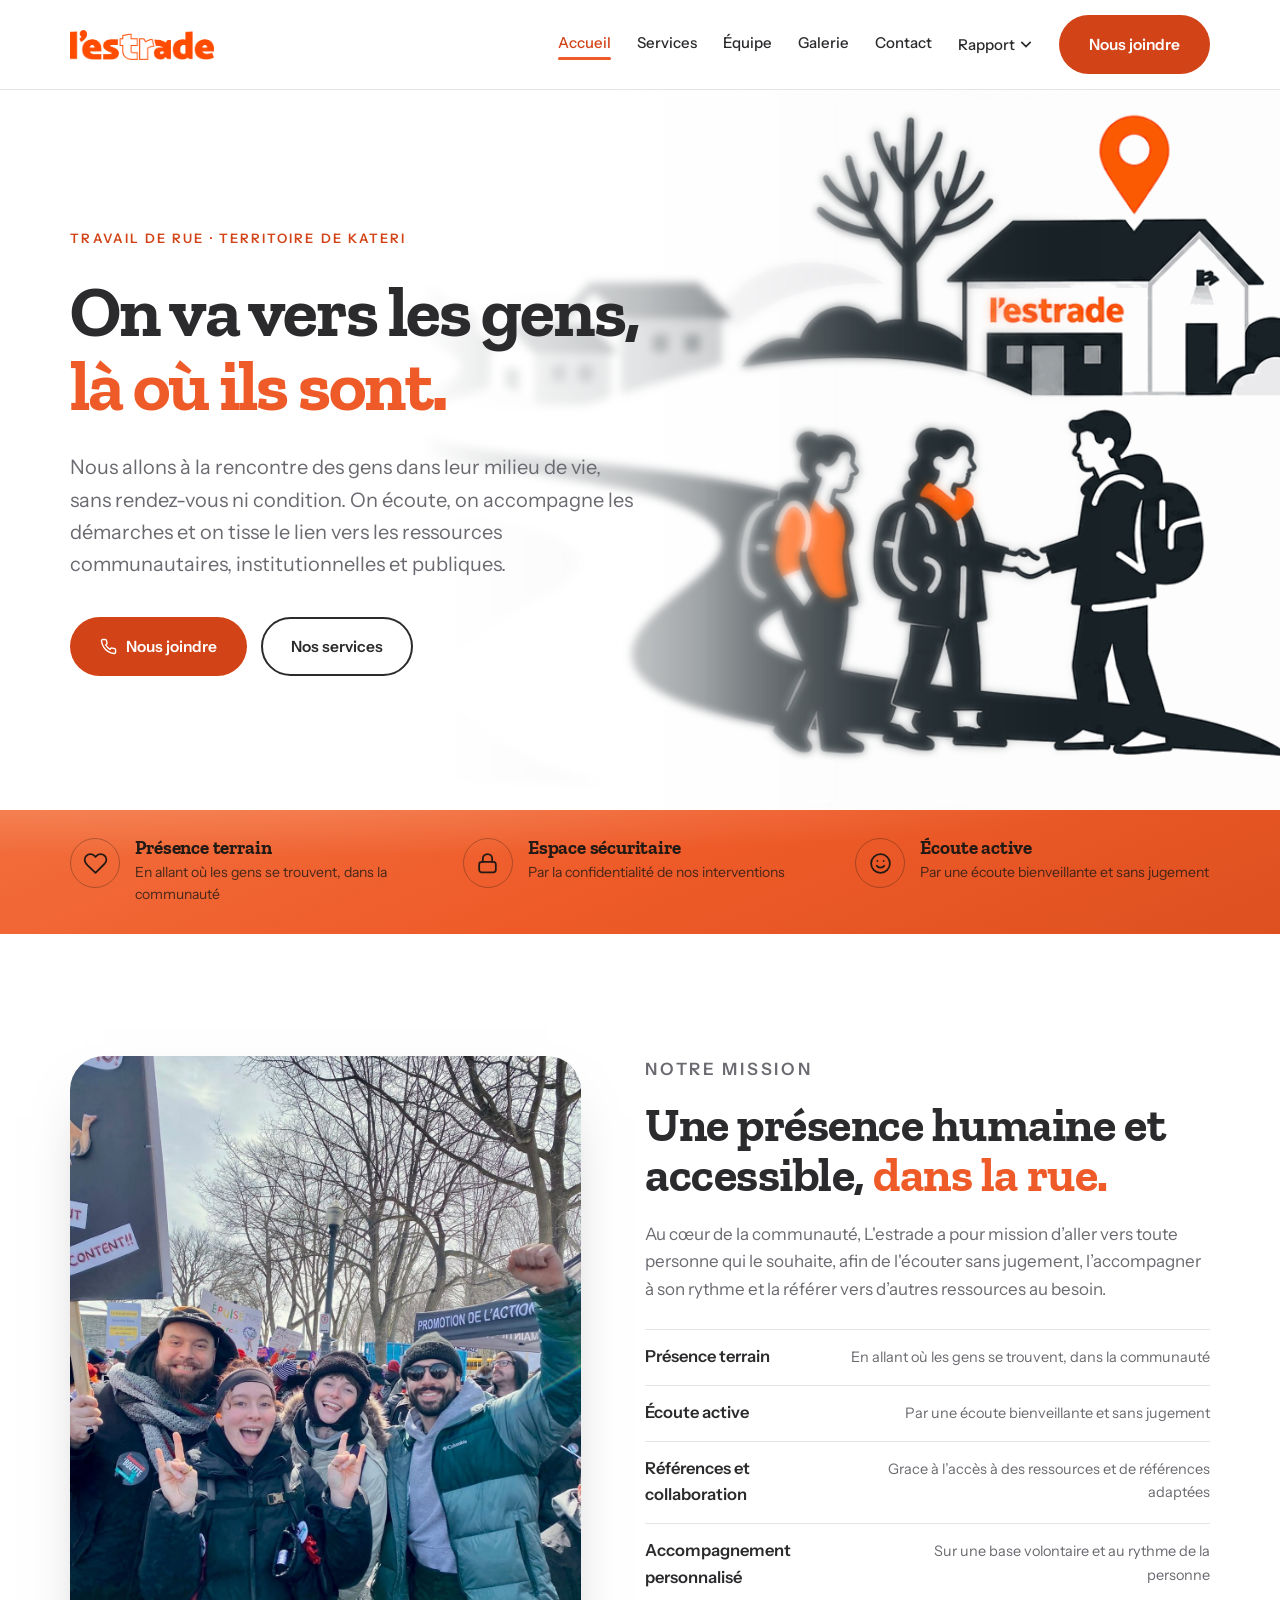
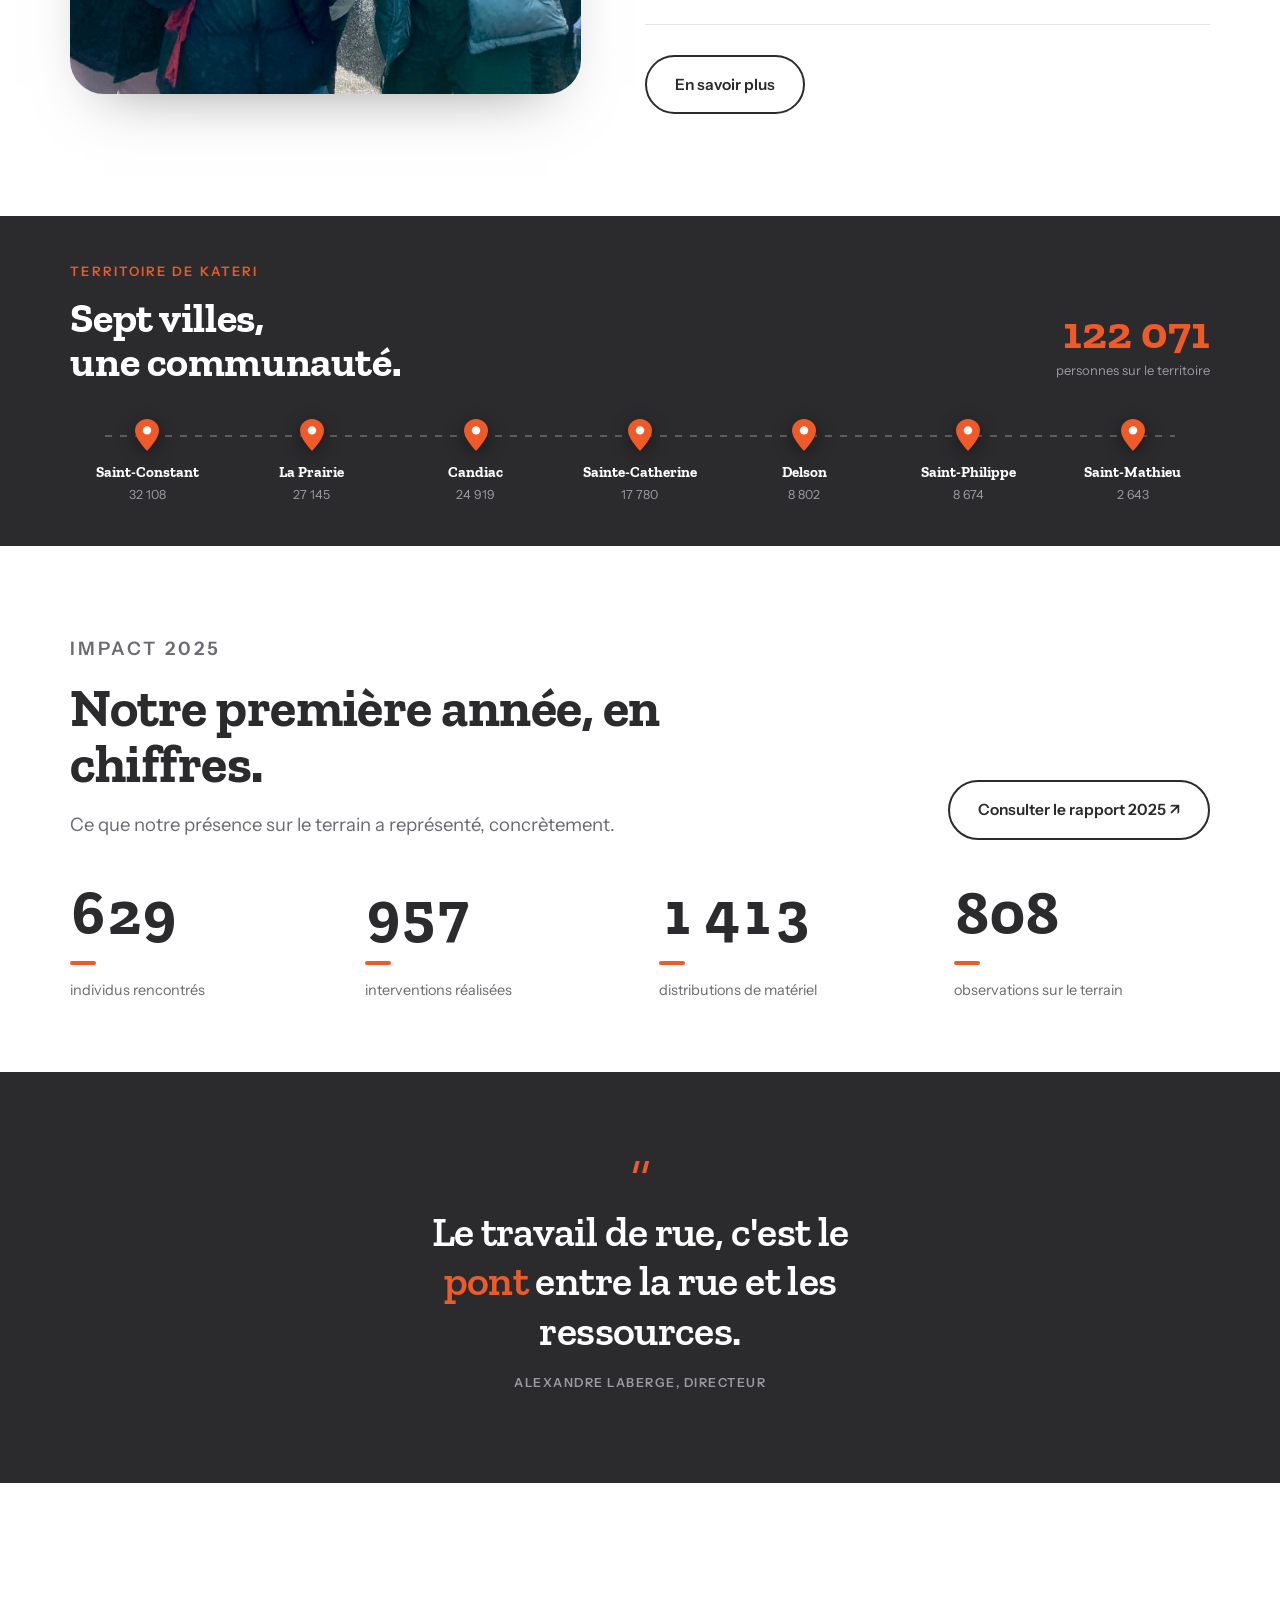
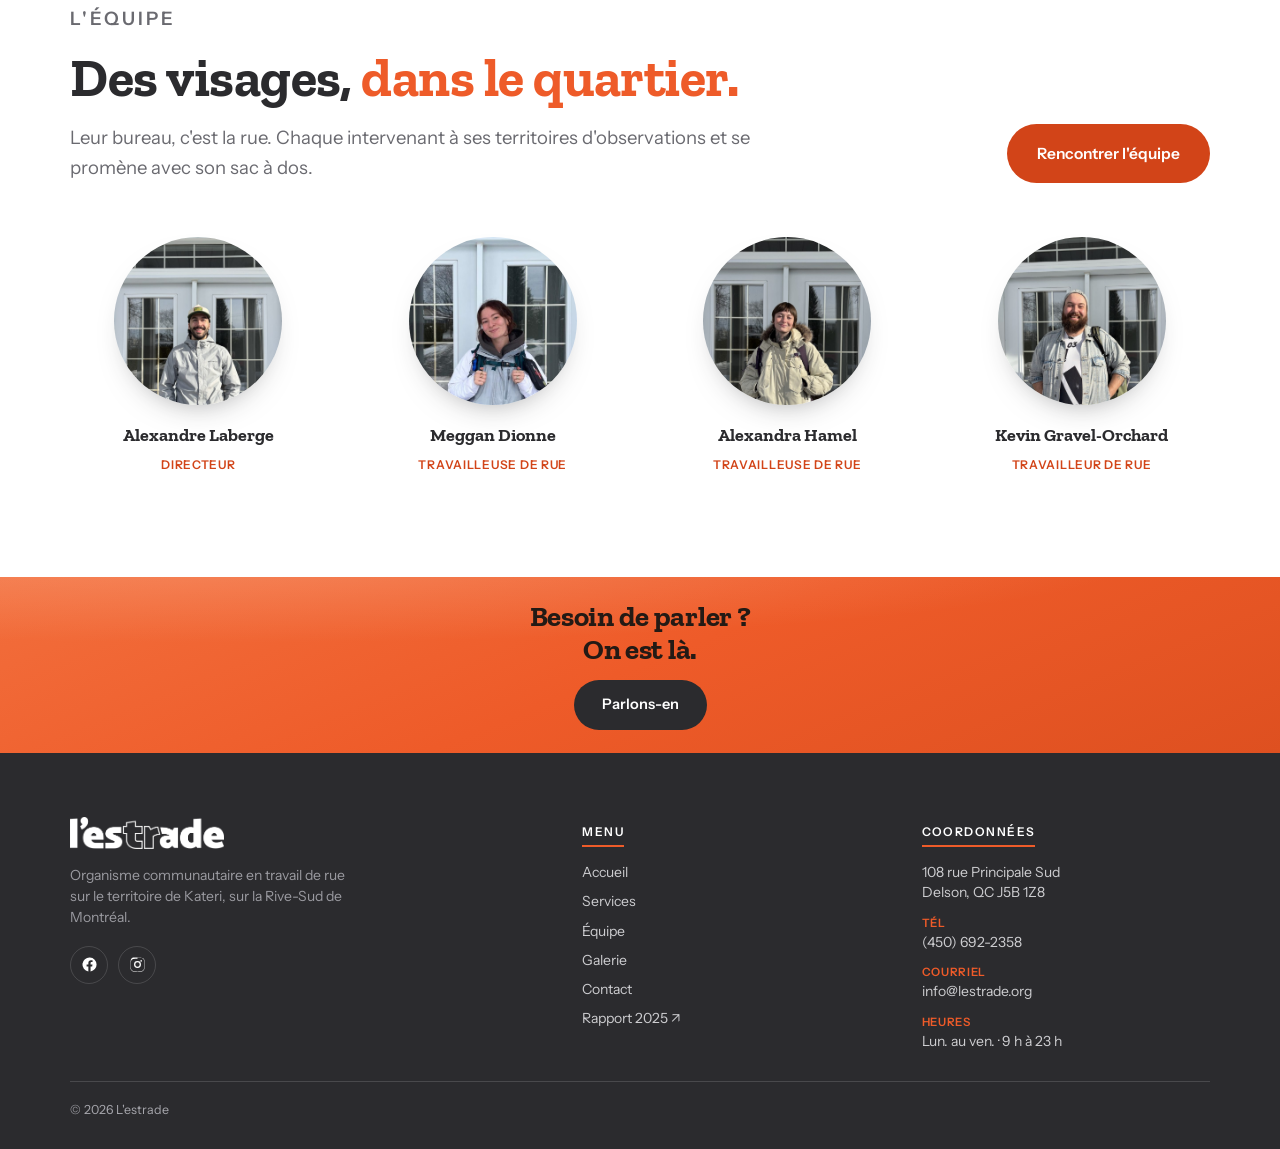
==== commit 2ced6b4a: "Mise à jour du contenu via l’éditeur" ====
--- a/index.html
+++ b/index.html
@@ -51,7 +51,7 @@
     <div class="hero-copy">
       <p class="eyebrow">Travail de rue · Territoire de Kateri</p>
       <h1>On va vers les gens,<br><span class="accent">là où ils sont.</span></h1>
-      <p class="lead">L'estrade a pour mission d’aller vers toute personne qui le souhaite, afin de l'écouter sans jugement, l’accompagner à son rythme et la référer vers d’autres ressources au besoin.</p>
+      <p class="lead">Nous allons à la rencontre des gens dans leur milieu de vie, sans rendez-vous ni condition. On écoute, on accompagne les démarches et on tisse le lien vers les ressources communautaires, institutionnelles et publiques.</p>
       <div class="hero-cta">
         <a class="btn btn-primary" href="contact.html">
           <svg viewBox="0 0 24 24" fill="none" stroke="currentColor" stroke-width="2" stroke-linecap="round"><path d="M22 16.92v3a2 2 0 0 1-2.18 2 19.79 19.79 0 0 1-8.63-3.07 19.5 19.5 0 0 1-6-6 19.79 19.79 0 0 1-3.07-8.67A2 2 0 0 1 4.11 2h3a2 2 0 0 1 2 1.72c.13.96.36 1.9.7 2.81a2 2 0 0 1-.45 2.11L8.09 9.91a16 16 0 0 0 6 6l1.27-1.27a2 2 0 0 1 2.11-.45c.9.34 1.85.57 2.81.7A2 2 0 0 1 22 16.92z"></path></svg>
@@ -90,7 +90,7 @@
     <div class="mission-body reveal">
       <p class="eyebrow">Notre mission</p>
       <h2>Une présence humaine et accessible, <span class="u">dans la rue.</span></h2>
-      <p>Nous allons à la rencontre des gens dans leur milieu de vie, sans rendez-vous ni condition. On écoute, on accompagne les démarches et on tisse le lien vers les ressources communautaires, institutionnelles et publiques.</p>
+      <p>Au cœur de la communauté, L'estrade a pour mission d’aller vers toute personne qui le souhaite, afin de l'écouter sans jugement, l’accompagner à son rythme et la référer vers d’autres ressources au besoin.</p>
       <ul class="principes">
         <li><span class="t">Présence terrain<br></span><span class="d">En allant où les gens se trouvent, dans la communauté</span></li>
         <li><span class="t">Écoute active<br></span><span class="d">Par une écoute bienveillante et sans jugement</span></li>
@@ -259,4 +259,6 @@
 
 
 
+
+
 </body></html>
